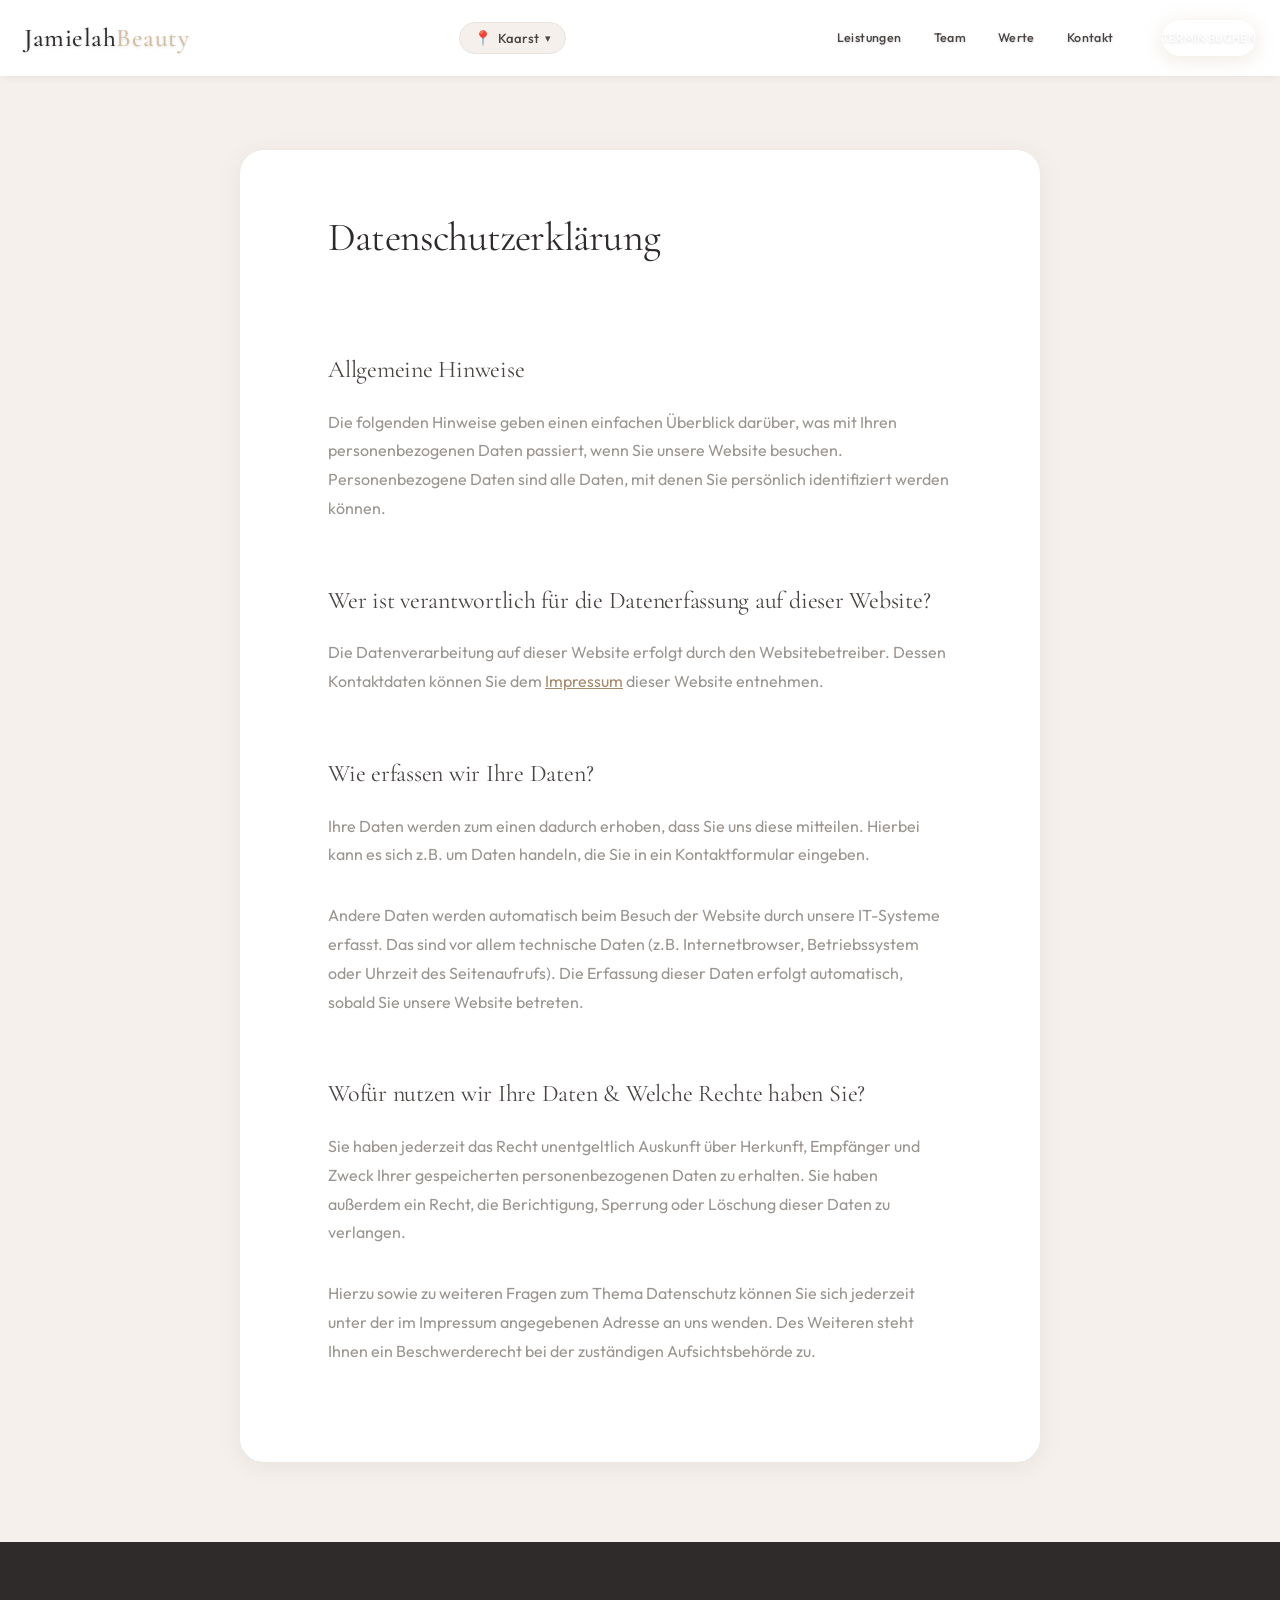
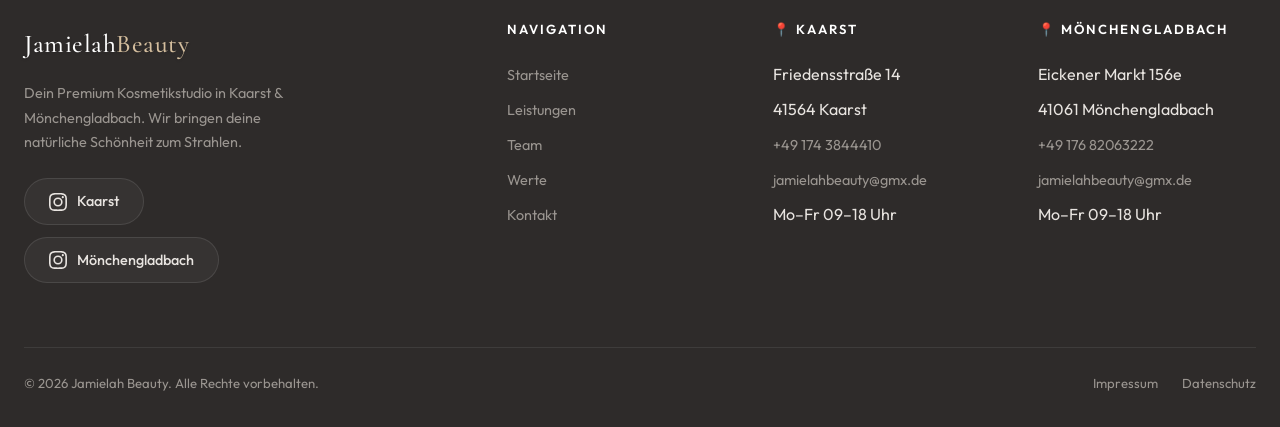
==== datenschutz.html @ 5a10b9d4 "feat: add Impressum and Datenschutz pages" ====
<!DOCTYPE html>
<html lang="de">
<head>
  <meta charset="UTF-8">
  <meta name="viewport" content="width=device-width, initial-scale=1.0">
  <title>Datenschutzerklärung – Jamielah Beauty</title>
  <link rel="stylesheet" href="styles.css">
  <link rel="icon" type="image/svg+xml" href="data:image/svg+xml,%3Csvg xmlns='http://www.w3.org/2000/svg' viewBox='0 0 100 100'%3E%3Ctext y='.9em' font-size='90'%3E✨%3C/text%3E%3C/svg%3E">
</head>
<body class="subpage">

  <!-- ======== HEADER / NAVIGATION ======== -->
  <header class="site-header scrolled" id="site-header">
    <nav class="container header-inner" aria-label="Hauptnavigation">
      <a href="index.html" class="logo" aria-label="Jamielah Beauty – Startseite">Jamielah<span>Beauty</span></a>

      <div class="location-selector" id="location-selector">
        <button class="location-toggle" id="location-toggle" aria-expanded="false" aria-haspopup="listbox">
          <span class="location-pin" aria-hidden="true">📍</span>
          <span class="location-current" id="location-current">Kaarst</span>
          <span class="location-arrow" aria-hidden="true">▾</span>
        </button>
        <ul class="location-dropdown" id="location-dropdown" role="listbox" aria-label="Standort wählen">
          <li role="option" data-location="kaarst" class="active" aria-selected="true">
            <span class="loc-name">Kaarst</span>
            <span class="loc-address">Friedensstraße 14</span>
          </li>
          <li role="option" data-location="moenchengladbach" aria-selected="false">
            <span class="loc-name">Mönchengladbach</span>
            <span class="loc-address">Eickener Markt 156e</span>
          </li>
        </ul>
      </div>

      <div class="nav-links" id="nav-links" role="navigation">
        <a href="index.html#services">Leistungen</a>
        <a href="index.html#team">Team</a>
        <a href="index.html#values">Werte</a>
        <a href="index.html#contact">Kontakt</a>
        <a href="index.html#contact" class="btn btn-primary nav-cta">Termin buchen</a>
      </div>

      <button class="menu-toggle" id="menu-toggle" aria-label="Menü öffnen" aria-expanded="false" aria-controls="nav-links">
        <span></span>
        <span></span>
        <span></span>
      </button>
    </nav>
    <div class="mobile-overlay" id="mobile-overlay"></div>
  </header>

  <main>
    <section class="legal-section">
      <div class="container legal-content reveal">
        <h1>Datenschutzerklärung</h1>
        
        <h2>Allgemeine Hinweise</h2>
        <p>
          Die folgenden Hinweise geben einen einfachen Überblick darüber, was mit Ihren personenbezogenen Daten passiert, wenn Sie unsere Website besuchen. Personenbezogene Daten sind alle Daten, mit denen Sie persönlich identifiziert werden können.
        </p>

        <h2>Wer ist verantwortlich für die Datenerfassung auf dieser Website?</h2>
        <p>
          Die Datenverarbeitung auf dieser Website erfolgt durch den Websitebetreiber. Dessen Kontaktdaten können Sie dem <a href="impressum.html">Impressum</a> dieser Website entnehmen.
        </p>

        <h2>Wie erfassen wir Ihre Daten?</h2>
        <p>
          Ihre Daten werden zum einen dadurch erhoben, dass Sie uns diese mitteilen. Hierbei kann es sich z.B. um Daten handeln, die Sie in ein Kontaktformular eingeben.
        </p>
        <p>
          Andere Daten werden automatisch beim Besuch der Website durch unsere IT-Systeme erfasst. Das sind vor allem technische Daten (z.B. Internetbrowser, Betriebssystem oder Uhrzeit des Seitenaufrufs). Die Erfassung dieser Daten erfolgt automatisch, sobald Sie unsere Website betreten.
        </p>

        <h2>Wofür nutzen wir Ihre Daten &amp; Welche Rechte haben Sie?</h2>
        <p>
          Sie haben jederzeit das Recht unentgeltlich Auskunft über Herkunft, Empfänger und Zweck Ihrer gespeicherten personenbezogenen Daten zu erhalten. Sie haben außerdem ein Recht, die Berichtigung, Sperrung oder Löschung dieser Daten zu verlangen.
        </p>
        <p>
          Hierzu sowie zu weiteren Fragen zum Thema Datenschutz können Sie sich jederzeit unter der im Impressum angegebenen Adresse an uns wenden. Des Weiteren steht Ihnen ein Beschwerderecht bei der zuständigen Aufsichtsbehörde zu.
        </p>

      </div>
    </section>
  </main>

  <!-- ======== FOOTER ======== -->
  <footer class="site-footer" role="contentinfo">
    <div class="container">
      <div class="footer-grid">
        <!-- Brand Column -->
        <div class="footer-brand">
          <a href="index.html" class="logo">Jamielah<span>Beauty</span></a>
          <p>Dein Premium Kosmetikstudio in Kaarst & Mönchengladbach. Wir bringen deine natürliche Schönheit zum Strahlen.</p>
          <div class="footer-social">
            <a href="https://www.instagram.com/jamielahbeauty/" target="_blank" rel="noopener noreferrer" class="footer-insta-btn" aria-label="Instagram Kaarst">
              <svg width="18" height="18" viewBox="0 0 24 24" fill="currentColor"><path d="M12 2.163c3.204 0 3.584.012 4.85.07 3.252.148 4.771 1.691 4.919 4.919.058 1.265.069 1.645.069 4.849 0 3.205-.012 3.584-.069 4.849-.149 3.225-1.664 4.771-4.919 4.919-1.266.058-1.644.07-4.85.07-3.204 0-3.584-.012-4.849-.07-3.26-.149-4.771-1.699-4.919-4.92-.058-1.265-.07-1.644-.07-4.849 0-3.204.013-3.583.07-4.849.149-3.227 1.664-4.771 4.919-4.919 1.266-.057 1.645-.069 4.849-.069zM12 0C8.741 0 8.333.014 7.053.072 2.695.272.273 2.69.073 7.052.014 8.333 0 8.741 0 12c0 3.259.014 3.668.072 4.948.2 4.358 2.618 6.78 6.98 6.98C8.333 23.986 8.741 24 12 24c3.259 0 3.668-.014 4.948-.072 4.354-.2 6.782-2.618 6.979-6.98.059-1.28.073-1.689.073-4.948 0-3.259-.014-3.667-.072-4.947-.196-4.354-2.617-6.78-6.979-6.98C15.668.014 15.259 0 12 0zm0 5.838a6.162 6.162 0 100 12.324 6.162 6.162 0 000-12.324zM12 16a4 4 0 110-8 4 4 0 010 8zm6.406-11.845a1.44 1.44 0 100 2.881 1.44 1.44 0 000-2.881z"/></svg>
              <span>Kaarst</span>
            </a>
            <a href="https://www.instagram.com/jamielah.beauty.mg/" target="_blank" rel="noopener noreferrer" class="footer-insta-btn" aria-label="Instagram Mönchengladbach">
              <svg width="18" height="18" viewBox="0 0 24 24" fill="currentColor"><path d="M12 2.163c3.204 0 3.584.012 4.85.07 3.252.148 4.771 1.691 4.919 4.919.058 1.265.069 1.645.069 4.849 0 3.205-.012 3.584-.069 4.849-.149 3.225-1.664 4.771-4.919 4.919-1.266.058-1.644.07-4.85.07-3.204 0-3.584-.012-4.849-.07-3.26-.149-4.771-1.699-4.919-4.92-.058-1.265-.07-1.644-.07-4.849 0-3.204.013-3.583.07-4.849.149-3.227 1.664-4.771 4.919-4.919 1.266-.057 1.645-.069 4.849-.069zM12 0C8.741 0 8.333.014 7.053.072 2.695.272.273 2.69.073 7.052.014 8.333 0 8.741 0 12c0 3.259.014 3.668.072 4.948.2 4.358 2.618 6.78 6.98 6.98C8.333 23.986 8.741 24 12 24c3.259 0 3.668-.014 4.948-.072 4.354-.2 6.782-2.618 6.979-6.98.059-1.28.073-1.689.073-4.948 0-3.259-.014-3.667-.072-4.947-.196-4.354-2.617-6.78-6.979-6.98C15.668.014 15.259 0 12 0zm0 5.838a6.162 6.162 0 100 12.324 6.162 6.162 0 000-12.324zM12 16a4 4 0 110-8 4 4 0 010 8zm6.406-11.845a1.44 1.44 0 100 2.881 1.44 1.44 0 000-2.881z"/></svg>
              <span>Mönchengladbach</span>
            </a>
          </div>
        </div>

        <!-- Quick Links -->
        <nav class="footer-column" aria-label="Quick Links">
          <h4>Navigation</h4>
          <ul>
            <li><a href="index.html#hero">Startseite</a></li>
            <li><a href="index.html#services">Leistungen</a></li>
            <li><a href="index.html#team">Team</a></li>
            <li><a href="index.html#values">Werte</a></li>
            <li><a href="index.html#contact">Kontakt</a></li>
          </ul>
        </nav>

        <!-- Kaarst -->
        <div class="footer-column">
          <h4>📍 Kaarst</h4>
          <ul>
            <li>Friedensstraße 14</li>
            <li>41564 Kaarst</li>
            <li><a href="tel:+491743844410">+49 174 3844410</a></li>
            <li><a href="mailto:jamielahbeauty@gmx.de">jamielahbeauty@gmx.de</a></li>
            <li>Mo–Fr 09–18 Uhr</li>
          </ul>
        </div>

        <!-- Mönchengladbach -->
        <div class="footer-column">
          <h4>📍 Mönchengladbach</h4>
          <ul>
            <li>Eickener Markt 156e</li>
            <li>41061 Mönchengladbach</li>
            <li><a href="tel:+4917682063222">+49 176 82063222</a></li>
            <li><a href="mailto:jamielahbeauty@gmx.de">jamielahbeauty@gmx.de</a></li>
            <li>Mo–Fr 09–18 Uhr</li>
          </ul>
        </div>
      </div>

      <!-- Footer Bottom -->
      <div class="footer-bottom">
        <p>&copy; 2026 Jamielah Beauty. Alle Rechte vorbehalten.</p>
        <div class="footer-legal">
          <a href="impressum.html">Impressum</a>
          <a href="datenschutz.html">Datenschutz</a>
        </div>
      </div>
    </div>
  </footer>

  <script src="script.js"></script>
</body>
</html>
---- styles.css ----
/* ============================================
   JAMIELAH BEAUTY – Design System & Styles
   2026 Premium Cosmetics Website
   ============================================ */

/* ---------- Google Fonts ---------- */
@import url('https://fonts.googleapis.com/css2?family=Cormorant+Garamond:ital,wght@0,300;0,400;0,500;0,600;0,700;1,300;1,400&family=Outfit:wght@300;400;500;600;700&display=swap');

/* ---------- CSS Custom Properties ---------- */
:root {
  /* Colors */
  --color-cream: #F5F0EB;
  --color-cream-dark: #EDE6DE;
  --color-white: #FFFFFF;
  --color-grey-lightest: #F0EDEA;
  --color-grey-light: #E8E4E0;
  --color-grey: #9A9590;
  --color-grey-dark: #4A4543;
  --color-grey-darkest: #2E2B2A;
  --color-accent: #C4A882;
  --color-accent-light: #D4BE9E;
  --color-accent-dark: #A68B6B;
  --color-accent-glow: rgba(196, 168, 130, 0.25);

  /* Typography */
  --font-heading: 'Cormorant Garamond', Georgia, 'Times New Roman', serif;
  --font-body: 'Outfit', -apple-system, BlinkMacSystemFont, 'Segoe UI', sans-serif;

  /* Spacing – 8px grid */
  --space-1: 8px;
  --space-2: 16px;
  --space-3: 24px;
  --space-4: 32px;
  --space-5: 40px;
  --space-6: 48px;
  --space-7: 56px;
  --space-8: 64px;
  --space-10: 80px;
  --space-12: 96px;
  --space-16: 128px;

  /* Sizing */
  --max-width: 1280px;
  --max-width-narrow: 960px;

  /* Shadows */
  --shadow-sm: 0 2px 8px rgba(74, 69, 67, 0.06);
  --shadow-md: 0 4px 24px rgba(74, 69, 67, 0.08);
  --shadow-lg: 0 8px 48px rgba(74, 69, 67, 0.10);
  --shadow-glass: 0 8px 32px rgba(74, 69, 67, 0.06);

  /* Borders */
  --radius-sm: 8px;
  --radius-md: 16px;
  --radius-lg: 24px;
  --radius-xl: 32px;
  --radius-full: 9999px;

  /* Transitions */
  --ease-out-expo: cubic-bezier(0.16, 1, 0.3, 1);
  --ease-out-quart: cubic-bezier(0.25, 1, 0.5, 1);
  --transition-fast: 200ms var(--ease-out-quart);
  --transition-base: 400ms var(--ease-out-expo);
  --transition-slow: 700ms var(--ease-out-expo);
  --transition-reveal: 900ms var(--ease-out-expo);

  /* Glass */
  --glass-bg: rgba(255, 255, 255, 0.65);
  --glass-bg-heavy: rgba(255, 255, 255, 0.85);
  --glass-border: rgba(255, 255, 255, 0.35);
  --glass-blur: 20px;
}

/* ---------- Reset & Base ---------- */
*,
*::before,
*::after {
  box-sizing: border-box;
  margin: 0;
  padding: 0;
}

html {
  scroll-behavior: smooth;
  -webkit-font-smoothing: antialiased;
  -moz-osx-font-smoothing: grayscale;
  font-size: 16px;
}

body {
  font-family: var(--font-body);
  font-weight: 400;
  line-height: 1.7;
  color: var(--color-grey-dark);
  background-color: var(--color-cream);
  overflow-x: hidden;
}

img {
  max-width: 100%;
  height: auto;
  display: block;
}

a {
  text-decoration: none;
  color: inherit;
  transition: color var(--transition-fast);
}

ul, ol {
  list-style: none;
}

button {
  font-family: inherit;
  cursor: pointer;
  border: none;
  background: none;
}

input, textarea, select {
  font-family: inherit;
  font-size: inherit;
}

/* ---------- Typography ---------- */
h1, h2, h3, h4, h5, h6 {
  font-family: var(--font-heading);
  font-weight: 400;
  line-height: 1.15;
  color: var(--color-grey-darkest);
}

h1 { font-size: clamp(2.8rem, 6vw, 5.5rem); letter-spacing: -0.02em; }
h2 { font-size: clamp(2rem, 4vw, 3.2rem); letter-spacing: -0.01em; }
h3 { font-size: clamp(1.4rem, 2.5vw, 1.8rem); }
h4 { font-size: clamp(1.1rem, 1.5vw, 1.3rem); }

.section-label {
  font-family: var(--font-body);
  font-size: 0.8rem;
  font-weight: 600;
  letter-spacing: 0.2em;
  text-transform: uppercase;
  color: var(--color-accent);
  margin-bottom: var(--space-2);
  display: block;
}

.section-heading {
  margin-bottom: var(--space-3);
}

.section-subtext {
  font-size: 1.05rem;
  color: var(--color-grey);
  max-width: 560px;
  line-height: 1.8;
}

/* ---------- Layout Utilities ---------- */
.container {
  width: 100%;
  max-width: var(--max-width);
  margin-inline: auto;
  padding-inline: var(--space-3);
}

.container-narrow {
  max-width: var(--max-width-narrow);
}

section {
  padding-block: var(--space-12);
}

/* ---------- Buttons ---------- */
.btn {
  display: inline-flex;
  align-items: center;
  justify-content: center;
  gap: var(--space-1);
  font-family: var(--font-body);
  font-size: 0.88rem;
  font-weight: 500;
  letter-spacing: 0.08em;
  text-transform: uppercase;
  padding: var(--space-2) var(--space-5);
  border-radius: var(--radius-full);
  transition: all var(--transition-base);
  position: relative;
  overflow: hidden;
}

.btn-primary {
  background: var(--color-accent);
  color: var(--color-white);
  box-shadow: 0 4px 20px var(--color-accent-glow);
}

.btn-primary:hover {
  background: var(--color-accent-dark);
  transform: translateY(-2px);
  box-shadow: 0 8px 32px var(--color-accent-glow);
}

.btn-primary::after {
  content: '';
  position: absolute;
  top: -50%;
  left: -60%;
  width: 40%;
  height: 200%;
  background: linear-gradient(
    90deg,
    transparent,
    rgba(255, 255, 255, 0.25),
    transparent
  );
  transform: skewX(-20deg);
  animation: shimmer 4s ease-in-out infinite;
}

.btn-outline {
  background: transparent;
  color: var(--color-grey-dark);
  border: 1.5px solid var(--color-grey-light);
}

.btn-outline:hover {
  border-color: var(--color-accent);
  color: var(--color-accent-dark);
  background: rgba(196, 168, 130, 0.06);
}

/* ---------- Glassmorphism Components ---------- */
.glass {
  background: var(--glass-bg);
  backdrop-filter: blur(var(--glass-blur));
  -webkit-backdrop-filter: blur(var(--glass-blur));
  border: 1px solid var(--glass-border);
  box-shadow: var(--shadow-glass);
}

.glass-heavy {
  background: var(--glass-bg-heavy);
  backdrop-filter: blur(24px);
  -webkit-backdrop-filter: blur(24px);
}

/* ============================================
   HEADER & NAVIGATION
   ============================================ */
.site-header {
  position: fixed;
  top: 0;
  left: 0;
  width: 100%;
  z-index: 1000;
  padding: var(--space-2) 0;
  transition: all var(--transition-base);
}

.site-header.scrolled {
  background: var(--glass-bg-heavy);
  backdrop-filter: blur(var(--glass-blur));
  -webkit-backdrop-filter: blur(var(--glass-blur));
  border-bottom: 1px solid var(--glass-border);
  box-shadow: var(--shadow-sm);
  padding: var(--space-1) 0;
}

.site-header.scrolled .nav-links a {
  color: var(--color-grey-dark);
  text-shadow: none;
}

.site-header.scrolled .nav-cta {
  color: var(--color-white) !important;
  background: var(--color-accent) !important;
  border-color: var(--color-accent) !important;
}

.site-header.scrolled .logo {
  color: var(--color-grey-darkest);
}

.header-inner {
  display: flex;
  align-items: center;
  justify-content: space-between;
}

.logo {
  font-family: var(--font-heading);
  font-size: 1.6rem;
  font-weight: 500;
  color: var(--color-white);
  letter-spacing: 0.02em;
  text-shadow: 0 1px 3px rgba(0, 0, 0, 0.15);
}

.logo span {
  color: var(--color-accent-light);
}

.site-header.scrolled .logo span {
  color: var(--color-accent);
}

.nav-links {
  display: flex;
  align-items: center;
  gap: var(--space-4);
}

.nav-links a {
  font-size: 0.78rem;
  font-weight: 500;
  letter-spacing: 0.03em;
  color: var(--color-white);
  position: relative;
  padding: var(--space-1) 0;
  text-shadow: 0 1px 3px rgba(0, 0, 0, 0.15);
}
.nav-links a::after {
  content: '';
  position: absolute;
  left: 0;
  bottom: 0;
  width: 0;
  height: 1.5px;
  background: var(--color-accent);
  transition: width var(--transition-base);
}

.nav-links a:hover::after,
.nav-links a.active::after {
  width: 100%;
}

.nav-cta {
  margin-left: var(--space-2);
  font-size: 0.72rem !important;
  color: var(--color-white) !important;
  border-color: rgba(255, 255, 255, 0.5) !important;
  background: rgba(255, 255, 255, 0.1) !important;
  backdrop-filter: blur(8px);
  -webkit-backdrop-filter: blur(8px);
  text-shadow: none;
  padding: 8px 36px; /* Wider button */
  border-radius: var(--radius-full);
}

.nav-cta:hover {
  background: var(--color-accent) !important;
  border-color: var(--color-accent) !important;
}
/* Location Selector */
.location-selector {
  position: relative;
}

.location-toggle {
  display: flex;
  align-items: center;
  gap: 6px;
  padding: 6px 14px;
  border-radius: var(--radius-full);
  background: var(--color-cream);
  border: 1.5px solid var(--color-grey-light);
  font-size: 0.82rem;
  font-weight: 500;
  color: var(--color-grey-dark);
  transition: all var(--transition-fast);
  cursor: pointer;
}

.location-toggle:hover {
  border-color: var(--color-accent);
  background: var(--color-white);
}

.location-pin {
  font-size: 0.9rem;
}

.location-arrow {
  font-size: 0.7rem;
  transition: transform var(--transition-fast);
}

.location-selector.open .location-arrow {
  transform: rotate(180deg);
}

.location-dropdown {
  position: absolute;
  top: calc(100% + 8px);
  left: 50%;
  transform: translateX(-50%);
  min-width: 240px;
  background: var(--color-white);
  border-radius: var(--radius-md);
  box-shadow: var(--shadow-lg);
  border: 1px solid var(--color-grey-light);
  padding: var(--space-1);
  opacity: 0;
  visibility: hidden;
  transform: translateX(-50%) translateY(-8px);
  transition: all var(--transition-base);
  z-index: 1020;
}

.location-selector.open .location-dropdown {
  opacity: 1;
  visibility: visible;
  transform: translateX(-50%) translateY(0);
}

.location-dropdown li {
  display: flex;
  flex-direction: column;
  padding: var(--space-1) var(--space-2);
  border-radius: var(--radius-sm);
  cursor: pointer;
  transition: background var(--transition-fast);
}

.location-dropdown li:hover {
  background: var(--color-cream);
}

.location-dropdown li.active {
  background: var(--color-cream);
}

.location-dropdown li.active .loc-name {
  color: var(--color-accent-dark);
}

.loc-name {
  font-size: 0.9rem;
  font-weight: 600;
  color: var(--color-grey-dark);
}

.loc-address {
  font-size: 0.78rem;
  color: var(--color-grey);
}

/* Mobile Menu Toggle */
.menu-toggle {
  display: none;
  flex-direction: column;
  gap: 6px;
  width: 28px;
  height: 28px;
  justify-content: center;
  z-index: 1010;
}

.menu-toggle span {
  display: block;
  width: 100%;
  height: 2px;
  background: var(--color-grey-dark);
  border-radius: 2px;
  transition: all var(--transition-base);
  transform-origin: center;
}

.menu-toggle.active span:nth-child(1) {
  transform: translateY(8px) rotate(45deg);
}

.menu-toggle.active span:nth-child(2) {
  opacity: 0;
  transform: scaleX(0);
}

.menu-toggle.active span:nth-child(3) {
  transform: translateY(-8px) rotate(-45deg);
}

/* ============================================
   HERO SECTION
   ============================================ */
.hero {
  min-height: 100vh;
  display: flex;
  align-items: center;
  position: relative;
  overflow: hidden;
  padding-top: var(--space-10);
}

.hero-bg {
  position: absolute;
  inset: 0;
  z-index: 0;
}

.hero-bg-image {
  width: 100%;
  height: 100%;
  object-fit: cover;
  object-position: center 20%;
}

.hero-bg-overlay {
  position: absolute;
  inset: 0;
  background: linear-gradient(
    135deg,
    rgba(245, 240, 235, 0.88) 0%,
    rgba(245, 240, 235, 0.75) 40%,
    rgba(245, 240, 235, 0.55) 100%
  );
}

.hero-bg::before {
  content: '';
  position: absolute;
  top: -20%;
  right: -10%;
  width: 70%;
  height: 120%;
  background: radial-gradient(
    ellipse at 60% 40%,
    var(--color-accent-glow) 0%,
    transparent 70%
  );
  filter: blur(80px);
  animation: floatOrb 12s ease-in-out infinite;
  z-index: 1;
}

.hero-bg::after {
  content: '';
  position: absolute;
  bottom: -10%;
  left: -5%;
  width: 50%;
  height: 80%;
  background: radial-gradient(
    ellipse at 30% 70%,
    rgba(232, 228, 224, 0.5) 0%,
    transparent 70%
  );
  filter: blur(60px);
  animation: floatOrb 15s ease-in-out infinite reverse;
  z-index: 1;
}

.hero-content {
  position: relative;
  z-index: 1;
  max-width: 800px;
}

.hero-label {
  font-family: var(--font-body);
  font-size: 0.82rem;
  font-weight: 600;
  letter-spacing: 0.25em;
  text-transform: uppercase;
  color: var(--color-accent);
  margin-bottom: var(--space-3);
  opacity: 0;
  transform: translateY(20px);
  animation: fadeUp 0.8s var(--ease-out-expo) 0.3s forwards;
}

.hero-heading {
  font-size: clamp(3rem, 7vw, 5.8rem);
  font-weight: 300;
  line-height: 1.05;
  letter-spacing: -0.03em;
  color: var(--color-grey-darkest);
  margin-bottom: var(--space-4);
}

.hero-heading .word {
  display: inline-block;
  overflow: hidden;
  vertical-align: bottom;
  margin-right: 0.25em;
}

.hero-heading .word-inner {
  display: inline-block;
  opacity: 0;
  transform: translateY(110%);
  animation: flyIn 1s var(--ease-out-expo) forwards;
}

.hero-heading .word:nth-child(1) .word-inner { animation-delay: 0.5s; }
.hero-heading .word:nth-child(2) .word-inner { animation-delay: 0.62s; }
.hero-heading .word:nth-child(3) .word-inner { animation-delay: 0.74s; }
.hero-heading .word:nth-child(4) .word-inner { animation-delay: 0.86s; }
.hero-heading .word:nth-child(5) .word-inner { animation-delay: 0.98s; }
.hero-heading .word:nth-child(6) .word-inner { animation-delay: 1.1s; }

.hero-heading em {
  font-style: italic;
  font-weight: 400;
  color: var(--color-accent-dark);
}

.btn-outline-hero {
  color: var(--color-grey-darkest);
  border-color: var(--color-grey-dark);
  background: rgba(255, 255, 255, 0.3);
  backdrop-filter: blur(8px);
  -webkit-backdrop-filter: blur(8px);
}

.btn-outline-hero:hover {
  border-color: var(--color-accent);
  color: var(--color-accent-dark);
  background: rgba(255, 255, 255, 0.5);
}

.hero-scroll-indicator span,
.hero-subtext {
  color: var(--color-grey-dark);
}

.hero-subtext {
  font-size: 1.15rem;
  color: var(--color-grey);
  max-width: 480px;
  line-height: 1.8;
  margin-bottom: var(--space-5);
  opacity: 0;
  transform: translateY(20px);
  animation: fadeUp 0.8s var(--ease-out-expo) 1.3s forwards;
}

.hero-actions {
  display: flex;
  align-items: center;
  gap: var(--space-3);
  opacity: 0;
  transform: translateY(20px);
  animation: fadeUp 0.8s var(--ease-out-expo) 1.5s forwards;
}

.hero-scroll-indicator {
  position: absolute;
  bottom: var(--space-5);
  left: 50%;
  transform: translateX(-50%);
  display: flex;
  flex-direction: column;
  align-items: center;
  gap: var(--space-1);
  opacity: 0;
  animation: fadeUp 0.8s var(--ease-out-expo) 2s forwards;
}

.hero-scroll-indicator span {
  font-size: 0.72rem;
  letter-spacing: 0.15em;
  text-transform: uppercase;
  color: var(--color-grey);
}

.scroll-line {
  width: 1px;
  height: 48px;
  background: var(--color-grey-light);
  position: relative;
  overflow: hidden;
}

.scroll-line::after {
  content: '';
  position: absolute;
  top: -100%;
  left: 0;
  width: 100%;
  height: 50%;
  background: var(--color-accent);
  animation: scrollDown 2s ease-in-out infinite;
}

/* ============================================
   SERVICES SECTION
   ============================================ */
.services {
  background: var(--color-white);
  position: relative;
}

.services-header {
  text-align: center;
  margin-bottom: var(--space-8);
}

.services-header .section-subtext {
  margin-inline: auto;
}

.services-grid {
  display: grid;
  grid-template-columns: repeat(3, 1fr);
  gap: var(--space-3);
}

.service-card {
  background: var(--color-cream);
  border-radius: var(--radius-md);
  padding: var(--space-5);
  position: relative;
  overflow: hidden;
  transition: all var(--transition-base);
  border: 1px solid transparent;
  display: flex;
  flex-direction: column;
}

.service-card::before {
  content: '';
  position: absolute;
  top: 0;
  left: 0;
  width: 100%;
  height: 3px;
  background: linear-gradient(90deg, var(--color-accent-light), var(--color-accent));
  transform: scaleX(0);
  transform-origin: left;
  transition: transform var(--transition-base);
}

.service-card:hover {
  transform: translateY(-4px);
  border-color: var(--color-grey-light);
  box-shadow: var(--shadow-lg);
  background: var(--color-white);
}

.service-card:hover::before {
  transform: scaleX(1);
}

.service-icon {
  width: 56px;
  height: 56px;
  border-radius: var(--radius-sm);
  background: linear-gradient(135deg, var(--color-accent-light), var(--color-accent));
  display: flex;
  align-items: center;
  justify-content: center;
  margin-bottom: var(--space-3);
  font-size: 1.5rem;
  color: var(--color-white);
  transition: transform var(--transition-base);
}

.service-card:hover .service-icon {
  transform: scale(1.08) rotate(-3deg);
}

.service-card h3 {
  margin-bottom: var(--space-1);
}

.service-card p {
  font-size: 0.92rem;
  color: var(--color-grey);
  line-height: 1.7;
  margin-bottom: var(--space-3);
}

.service-price {
  font-family: var(--font-heading);
  font-size: 1.2rem;
  color: var(--color-accent-dark);
  font-weight: 500;
  display: block;
  margin-bottom: var(--space-2);
}

.btn-services-detail {
  display: inline-flex;
  align-items: center;
  gap: 6px;
  font-family: var(--font-body);
  font-size: 0.78rem;
  font-weight: 500;
  letter-spacing: 0.06em;
  text-transform: uppercase;
  color: var(--color-accent-dark);
  background: transparent;
  border: 1.5px solid var(--color-accent-light);
  border-radius: var(--radius-full);
  padding: 8px 20px;
  cursor: pointer;
  transition: all var(--transition-base);
  margin-top: auto;
}

.btn-services-detail:hover {
  background: var(--color-accent);
  border-color: var(--color-accent);
  color: var(--color-white);
  transform: translateY(-2px);
  box-shadow: 0 4px 16px var(--color-accent-glow);
}

/* ============================================
   SERVICE MODALS
   ============================================ */
.service-modal-overlay {
  position: fixed;
  inset: 0;
  z-index: 2000;
  background: rgba(46, 43, 42, 0.5);
  backdrop-filter: blur(8px);
  -webkit-backdrop-filter: blur(8px);
  display: flex;
  align-items: center;
  justify-content: center;
  padding: var(--space-3);
  opacity: 0;
  visibility: hidden;
  transition: all var(--transition-base);
}

.service-modal-overlay.active {
  opacity: 1;
  visibility: visible;
}

.service-modal {
  background: var(--color-white);
  border-radius: var(--radius-lg);
  box-shadow: var(--shadow-lg);
  max-width: 520px;
  width: 100%;
  max-height: 85vh;
  overflow-y: auto;
  position: relative;
  transform: translateY(24px) scale(0.96);
  transition: transform var(--transition-base);
}

.service-modal-overlay.active .service-modal {
  transform: translateY(0) scale(1);
}

.service-modal-wide {
  max-width: 600px;
}

.modal-close {
  position: absolute;
  top: var(--space-2);
  right: var(--space-2);
  width: 40px;
  height: 40px;
  border-radius: 50%;
  background: var(--color-cream);
  border: none;
  font-size: 1.4rem;
  color: var(--color-grey-dark);
  display: flex;
  align-items: center;
  justify-content: center;
  cursor: pointer;
  transition: all var(--transition-fast);
  z-index: 10;
}

.modal-close:hover {
  background: var(--color-grey-light);
  transform: rotate(90deg);
}

.modal-header {
  padding: var(--space-5) var(--space-5) var(--space-2);
  text-align: center;
  border-bottom: 1px solid var(--color-grey-lightest);
}

.modal-icon {
  font-size: 2rem;
  display: block;
  margin-bottom: var(--space-1);
}

.modal-header h3 {
  font-size: 1.6rem;
  margin-bottom: 4px;
}

.modal-subtitle {
  font-size: 0.82rem;
  color: var(--color-grey);
  letter-spacing: 0.1em;
  text-transform: uppercase;
  margin-bottom: var(--space-1);
}

.modal-body {
  padding: var(--space-3) var(--space-4) var(--space-5);
}

.price-table-heading {
  font-family: var(--font-body);
  font-size: 0.78rem;
  font-weight: 600;
  letter-spacing: 0.15em;
  text-transform: uppercase;
  color: var(--color-accent);
  margin-top: var(--space-3);
  margin-bottom: var(--space-2);
  padding-bottom: var(--space-1);
  border-bottom: 1px solid var(--color-grey-lightest);
}

.price-table {
  width: 100%;
  border-collapse: collapse;
}

.price-table tr {
  border-bottom: 1px solid var(--color-grey-lightest);
  transition: background var(--transition-fast);
}

.price-table tr:last-child {
  border-bottom: none;
}

.price-table tr:hover {
  background: var(--color-cream);
}

.price-table td {
  padding: 12px 0;
  font-size: 0.92rem;
}

.price-table td:first-child {
  color: var(--color-grey-darkest);
  font-weight: 500;
  padding-right: var(--space-3);
}

.price-table td:last-child {
  text-align: right;
  white-space: nowrap;
  font-family: var(--font-heading);
  font-size: 1.05rem;
  font-weight: 500;
  color: var(--color-accent-dark);
}

.price-note {
  display: block;
  font-size: 0.78rem;
  font-weight: 400;
  color: var(--color-grey);
  margin-top: 2px;
}

/* ============================================
   TEAM SECTION
   ============================================ */
.team {
  position: relative;
}

.team-header {
  text-align: center;
  margin-bottom: var(--space-8);
}

.team-header .section-subtext {
  margin-inline: auto;
}

.team-grid {
  display: grid;
  grid-template-columns: repeat(3, 1fr);
  gap: var(--space-4);
  max-width: 1000px;
  margin-inline: auto;
}

.team-grid-2 {
  grid-template-columns: repeat(2, 1fr);
  max-width: 720px;
}

.team-card {
  text-align: center;
  position: relative;
}

.team-photo-wrapper {
  position: relative;
  width: 100%;
  aspect-ratio: 3/4;
  border-radius: var(--radius-lg);
  overflow: hidden;
  margin-bottom: var(--space-3);
}

.team-photo-wrapper img {
  width: 100%;
  height: 100%;
  object-fit: cover;
  transition: transform var(--transition-slow);
}

.team-card:hover .team-photo-wrapper img {
  transform: scale(1.05);
}

.team-overlay {
  position: absolute;
  inset: 0;
  background: linear-gradient(
    to top,
    rgba(46, 43, 42, 0.7) 0%,
    transparent 50%
  );
  opacity: 0;
  transition: opacity var(--transition-base);
  display: flex;
  align-items: flex-end;
  padding: var(--space-3);
}

.team-card:hover .team-overlay {
  opacity: 1;
}

.team-overlay p {
  color: var(--color-white);
  font-size: 0.88rem;
  line-height: 1.6;
}

.team-card h3 {
  font-size: 1.3rem;
  margin-bottom: 4px;
}

.team-card .team-role {
  font-size: 0.85rem;
  color: var(--color-accent);
  font-weight: 500;
  letter-spacing: 0.05em;
}

/* ============================================
   VALUES SECTION
   ============================================ */
.values {
  background: var(--color-white);
  position: relative;
  overflow: hidden;
}

.values::before {
  content: '';
  position: absolute;
  top: 50%;
  left: 50%;
  transform: translate(-50%, -50%);
  width: 600px;
  height: 600px;
  background: radial-gradient(
    circle,
    var(--color-accent-glow) 0%,
    transparent 70%
  );
  filter: blur(80px);
  pointer-events: none;
}

.values-header {
  text-align: center;
  margin-bottom: var(--space-8);
  position: relative;
  z-index: 1;
}

.values-header .section-subtext {
  margin-inline: auto;
}

.values-grid {
  display: grid;
  grid-template-columns: repeat(4, 1fr);
  gap: var(--space-3);
  position: relative;
  z-index: 1;
}

.value-card {
  text-align: center;
  padding: var(--space-5) var(--space-3);
  border-radius: var(--radius-md);
  background: var(--glass-bg);
  backdrop-filter: blur(16px);
  -webkit-backdrop-filter: blur(16px);
  border: 1px solid var(--glass-border);
  transition: all var(--transition-base);
}

.value-card:hover {
  transform: translateY(-6px);
  box-shadow: var(--shadow-lg);
  background: var(--color-white);
}

.value-icon {
  width: 72px;
  height: 72px;
  border-radius: 50%;
  background: var(--color-cream);
  display: flex;
  align-items: center;
  justify-content: center;
  margin: 0 auto var(--space-3);
  font-size: 1.8rem;
  transition: all var(--transition-base);
}

.value-card:hover .value-icon {
  background: linear-gradient(135deg, var(--color-accent-light), var(--color-accent));
  transform: scale(1.1);
}

.value-card:hover .value-icon span {
  filter: brightness(10);
}

.value-card h3 {
  margin-bottom: var(--space-1);
  font-size: 1.3rem;
}

.value-card p {
  font-size: 0.9rem;
  color: var(--color-grey);
  line-height: 1.7;
}

/* ============================================
   CONTACT SECTION
   ============================================ */
.contact {
  position: relative;
}

.contact-wrapper {
  display: grid;
  grid-template-columns: 1fr 1fr;
  gap: var(--space-8);
  align-items: start;
}

.contact-info {
  padding-top: var(--space-3);
}

.contact-info h2 {
  margin-bottom: var(--space-3);
}

.contact-info > p {
  color: var(--color-grey);
  margin-bottom: var(--space-4);
  line-height: 1.8;
}

/* Contact Location Tabs */
.contact-location-tabs {
  display: flex;
  gap: var(--space-1);
  margin-bottom: var(--space-4);
  padding: 4px;
  background: var(--color-cream);
  border-radius: var(--radius-full);
  width: fit-content;
}

.contact-tab {
  padding: var(--space-1) var(--space-3);
  border-radius: var(--radius-full);
  font-size: 0.82rem;
  font-weight: 500;
  color: var(--color-grey);
  transition: all var(--transition-base);
  border: none;
  background: none;
  cursor: pointer;
  white-space: nowrap;
}

.contact-tab:hover {
  color: var(--color-grey-dark);
}

.contact-tab.active {
  background: var(--color-white);
  color: var(--color-accent-dark);
  box-shadow: var(--shadow-sm);
}

/* Contact Panels */
.contact-panel:not(.active) {
  display: none !important;
}

.contact-panel.active {
  display: flex;
  animation: fadeUp 0.4s var(--ease-out-expo) forwards;
}

.contact-details {
  display: flex;
  flex-direction: column;
  gap: var(--space-3);
}

.contact-detail-item {
  display: flex;
  align-items: flex-start;
  gap: var(--space-2);
}

.contact-detail-icon {
  width: 40px;
  height: 40px;
  border-radius: var(--radius-sm);
  background: var(--color-cream);
  display: flex;
  align-items: center;
  justify-content: center;
  font-size: 1.1rem;
  flex-shrink: 0;
  color: var(--color-accent-dark);
}

.contact-detail-item h4 {
  font-family: var(--font-body);
  font-size: 0.82rem;
  font-weight: 600;
  letter-spacing: 0.08em;
  text-transform: uppercase;
  color: var(--color-grey);
  margin-bottom: 2px;
}

.contact-detail-item p {
  font-size: 0.95rem;
  color: var(--color-grey-dark);
}

/* Contact Form */
.contact-form-wrapper {
  background: var(--color-white);
  border-radius: var(--radius-lg);
  padding: var(--space-6);
  box-shadow: var(--shadow-lg);
  border: 1px solid var(--color-grey-light);
}

.form-grid {
  display: grid;
  grid-template-columns: 1fr 1fr;
  gap: var(--space-3);
}

.form-group {
  position: relative;
}

.form-group.full-width {
  grid-column: 1 / -1;
}

.form-group label {
  display: block;
  font-size: 0.82rem;
  font-weight: 600;
  letter-spacing: 0.05em;
  text-transform: uppercase;
  color: var(--color-grey);
  margin-bottom: var(--space-1);
  transition: color var(--transition-fast);
}

.form-group input,
.form-group textarea,
.form-group select {
  width: 100%;
  padding: var(--space-2) var(--space-2);
  border: 1.5px solid var(--color-grey-light);
  border-radius: var(--radius-sm);
  background: var(--color-cream);
  color: var(--color-grey-dark);
  font-size: 0.95rem;
  transition: all var(--transition-fast);
  outline: none;
}

.form-group input:focus,
.form-group textarea:focus,
.form-group select:focus {
  border-color: var(--color-accent);
  background: var(--color-white);
  box-shadow: 0 0 0 4px var(--color-accent-glow);
}

.form-group input:focus + label,
.form-group textarea:focus + label {
  color: var(--color-accent-dark);
}

.form-group textarea {
  resize: vertical;
  min-height: 120px;
}

.form-group select {
  appearance: none;
  background-image: url("data:image/svg+xml,%3Csvg xmlns='http://www.w3.org/2000/svg' width='16' height='16' fill='%239A9590' viewBox='0 0 16 16'%3E%3Cpath d='M4 6l4 4 4-4'/%3E%3C/svg%3E");
  background-repeat: no-repeat;
  background-position: right 12px center;
  padding-right: var(--space-5);
}

.form-submit {
  margin-top: var(--space-3);
}

.form-submit .btn {
  width: 100%;
  padding: var(--space-2) var(--space-4);
  font-size: 0.92rem;
}

.form-success {
  display: none;
  text-align: center;
  padding: var(--space-5);
}

.form-success.visible {
  display: block;
}

.form-success-icon {
  width: 64px;
  height: 64px;
  border-radius: 50%;
  background: linear-gradient(135deg, var(--color-accent-light), var(--color-accent));
  display: flex;
  align-items: center;
  justify-content: center;
  margin: 0 auto var(--space-3);
  font-size: 1.8rem;
}

.form-success h3 {
  margin-bottom: var(--space-1);
}

.form-success p {
  color: var(--color-grey);
}

/* ============================================
   FOOTER
   ============================================ */
.site-footer {
  background: var(--color-grey-darkest);
  color: var(--color-grey-light);
  padding-top: var(--space-10);
  padding-bottom: var(--space-4);
}

.footer-grid {
  display: grid;
  grid-template-columns: 2fr 1fr 1fr 1fr;
  gap: var(--space-6);
  margin-bottom: var(--space-8);
}

.footer-brand .logo {
  color: var(--color-white);
  margin-bottom: var(--space-2);
  display: inline-block;
}

.footer-brand p {
  font-size: 0.9rem;
  color: var(--color-grey);
  line-height: 1.7;
  max-width: 300px;
}

.footer-column h4 {
  font-family: var(--font-body);
  font-size: 0.82rem;
  font-weight: 600;
  letter-spacing: 0.15em;
  text-transform: uppercase;
  color: var(--color-white);
  margin-bottom: var(--space-3);
}

.footer-column ul {
  display: flex;
  flex-direction: column;
  gap: var(--space-1);
}

.footer-column ul li a {
  font-size: 0.9rem;
  color: var(--color-grey);
  transition: color var(--transition-fast);
}

.footer-column ul li a:hover {
  color: var(--color-accent-light);
}

.footer-social {
  display: flex;
  flex-direction: column;
  gap: 12px;
  margin-top: var(--space-3);
}

.footer-social a {
  display: flex;
  align-items: center;
  gap: 10px;
  padding: 10px 24px;
  border-radius: var(--radius-full);
  background: rgba(255, 255, 255, 0.04);
  border: 1px solid rgba(255, 255, 255, 0.1);
  color: var(--color-grey-light);
  font-size: 0.9rem;
  font-weight: 500;
  transition: all var(--transition-fast);
  width: fit-content;
}

.footer-social a svg {
  flex-shrink: 0;
  color: inherit;
}

.footer-social a:hover {
  background: var(--color-accent);
  border-color: var(--color-accent);
  color: var(--color-white);
  transform: translateY(-2px);
  box-shadow: 0 4px 12px rgba(212, 175, 55, 0.3); /* Accent glow */
}

.footer-bottom {
  border-top: 1px solid rgba(255, 255, 255, 0.08);
  padding-top: var(--space-3);
  display: flex;
  align-items: center;
  justify-content: space-between;
  font-size: 0.82rem;
  color: var(--color-grey);
}

.footer-legal {
  display: flex;
  gap: var(--space-3);
}

.footer-legal a:hover {
  color: var(--color-accent-light);
}

/* ============================================
   SCROLL-REVEAL ANIMATIONS
   ============================================ */
.reveal {
  opacity: 0;
  transform: translateY(40px);
  transition: opacity var(--transition-reveal), transform var(--transition-reveal);
}

.reveal.revealed {
  opacity: 1;
  transform: translateY(0);
}

.reveal-left {
  opacity: 0;
  transform: translateX(-40px);
  transition: opacity var(--transition-reveal), transform var(--transition-reveal);
}

.reveal-left.revealed {
  opacity: 1;
  transform: translateX(0);
}

.reveal-right {
  opacity: 0;
  transform: translateX(40px);
  transition: opacity var(--transition-reveal), transform var(--transition-reveal);
}

.reveal-right.revealed {
  opacity: 1;
  transform: translateX(0);
}

.reveal-scale {
  opacity: 0;
  transform: scale(0.92);
  transition: opacity var(--transition-reveal), transform var(--transition-reveal);
}

.reveal-scale.revealed {
  opacity: 1;
  transform: scale(1);
}

/* Staggered children */
.stagger-children .reveal {
  transition-delay: calc(var(--stagger-index, 0) * 100ms);
}

/* ============================================
   KEYFRAME ANIMATIONS
   ============================================ */
@keyframes flyIn {
  0% {
    opacity: 0;
    transform: translateY(110%);
  }
  100% {
    opacity: 1;
    transform: translateY(0);
  }
}

@keyframes fadeUp {
  0% {
    opacity: 0;
    transform: translateY(20px);
  }
  100% {
    opacity: 1;
    transform: translateY(0);
  }
}

@keyframes shimmer {
  0%, 100% { left: -60%; }
  50% { left: 120%; }
}

@keyframes scrollDown {
  0% { top: -100%; }
  100% { top: 100%; }
}

@keyframes floatOrb {
  0%, 100% { transform: translate(0, 0) scale(1); }
  33% { transform: translate(30px, -20px) scale(1.05); }
  66% { transform: translate(-20px, 15px) scale(0.95); }
}

@keyframes pulse {
  0%, 100% { opacity: 0.6; }
  50% { opacity: 1; }
}

/* ============================================
   ACCESSIBILITY: prefers-reduced-motion
   ============================================ */
@media (prefers-reduced-motion: reduce) {
  *,
  *::before,
  *::after {
    animation-duration: 0.01ms !important;
    animation-iteration-count: 1 !important;
    transition-duration: 0.01ms !important;
    scroll-behavior: auto !important;
  }

  .reveal,
  .reveal-left,
  .reveal-right,
  .reveal-scale {
    opacity: 1;
    transform: none;
  }

  .hero-heading .word-inner {
    opacity: 1;
    transform: none;
  }

  .hero-label,
  .hero-subtext,
  .hero-actions,
  .hero-scroll-indicator {
    opacity: 1;
    transform: none;
  }
}

/* ============================================
   RESPONSIVE DESIGN
   ============================================ */

/* Tablet */
@media (max-width: 1024px) {
  .services-grid {
    grid-template-columns: repeat(2, 1fr);
  }

  .values-grid {
    grid-template-columns: repeat(2, 1fr);
  }

  .footer-grid {
    grid-template-columns: 1fr 1fr;
    gap: var(--space-4);
  }

  .team-grid,
  .team-grid-2 {
    gap: var(--space-3);
  }
}

/* Mobile Landscape */
@media (max-width: 768px) {
  section {
    padding-block: var(--space-8);
  }

  .nav-links {
    position: fixed;
    top: 0;
    right: -100%;
    width: 75%;
    max-width: 320px;
    height: 100vh;
    background: var(--color-white);
    flex-direction: column;
    justify-content: center;
    gap: var(--space-4);
    padding: var(--space-6);
    box-shadow: var(--shadow-lg);
    transition: right var(--transition-base);
    z-index: 1005;
  }

  .nav-links.open {
    right: 0;
  }

  .nav-links.open a {
    color: var(--color-grey-dark);
    text-shadow: none;
  }

  .nav-links.open .nav-cta {
    background: var(--color-accent) !important;
    border-color: var(--color-accent) !important;
  }

  .menu-toggle {
    display: flex;
  }

  .mobile-overlay {
    position: fixed;
    inset: 0;
    background: rgba(46, 43, 42, 0.4);
    opacity: 0;
    visibility: hidden;
    transition: all var(--transition-base);
    z-index: 1000;
  }

  .mobile-overlay.visible {
    opacity: 1;
    visibility: visible;
  }

  .hero-heading {
    font-size: clamp(2.4rem, 10vw, 3.6rem);
  }

  .contact-wrapper {
    grid-template-columns: 1fr;
    gap: var(--space-5);
  }

  .team-grid,
  .team-grid-2 {
    grid-template-columns: 1fr 1fr;
  }

  .contact-location-tabs {
    width: 100%;
  }

  .contact-tab {
    flex: 1;
    text-align: center;
  }

  .footer-grid {
    grid-template-columns: 1fr;
    gap: var(--space-4);
  }

  .footer-bottom {
    flex-direction: column;
    gap: var(--space-2);
    text-align: center;
  }

  .form-grid {
    grid-template-columns: 1fr;
  }
}

/* Mobile Portrait */
@media (max-width: 480px) {
  .container {
    padding-inline: var(--space-2);
  }

  .hero {
    min-height: 90vh;
  }

  .hero-heading {
    font-size: clamp(2rem, 10vw, 2.8rem);
  }

  .hero-actions {
    flex-direction: column;
    align-items: flex-start;
  }

  .services-grid {
    grid-template-columns: 1fr;
  }

  .team-grid {
    grid-template-columns: 1fr;
    max-width: 320px;
    margin-inline: auto;
  }

  .values-grid {
    grid-template-columns: 1fr;
  }

  .contact-form-wrapper {
    padding: var(--space-4);
  }

  .location-selector {
    display: none;
  }
}

/* ============================================
   SUBPAGES (Impressum, Datenschutz)
   ============================================ */
.subpage .site-header {
  background: var(--color-white);
  box-shadow: var(--shadow-sm);
}

.subpage .site-header .logo {
  color: var(--color-grey-darkest);
}

.subpage .site-header .nav-links a {
  color: var(--color-grey-dark);
}

.subpage main {
  padding-top: 150px;
  padding-bottom: var(--space-10);
  background: var(--color-beige-light);
  min-height: 70vh;
}

.legal-section {
  background: var(--color-white);
  border-radius: var(--radius-lg);
  padding: var(--space-8);
  box-shadow: var(--shadow-md);
  max-width: 800px;
  margin: 0 auto;
}

.legal-content h1 {
  font-family: var(--font-heading);
  font-size: 2.5rem;
  color: var(--color-grey-darkest);
  margin-bottom: var(--space-6);
  border-bottom: 1px solid var(--color-beige);
  padding-bottom: var(--space-4);
}

.legal-content h2 {
  font-family: var(--font-heading);
  font-size: 1.5rem;
  color: var(--color-grey-dark);
  margin-top: var(--space-8);
  margin-bottom: var(--space-3);
}

.legal-content p, .legal-content address {
  color: var(--color-grey);
  line-height: 1.8;
  margin-bottom: var(--space-4);
  font-style: normal;
}

.legal-content a {
  color: var(--color-accent-dark);
  text-decoration: underline;
}

.legal-content a:hover {
  color: var(--color-accent);
}
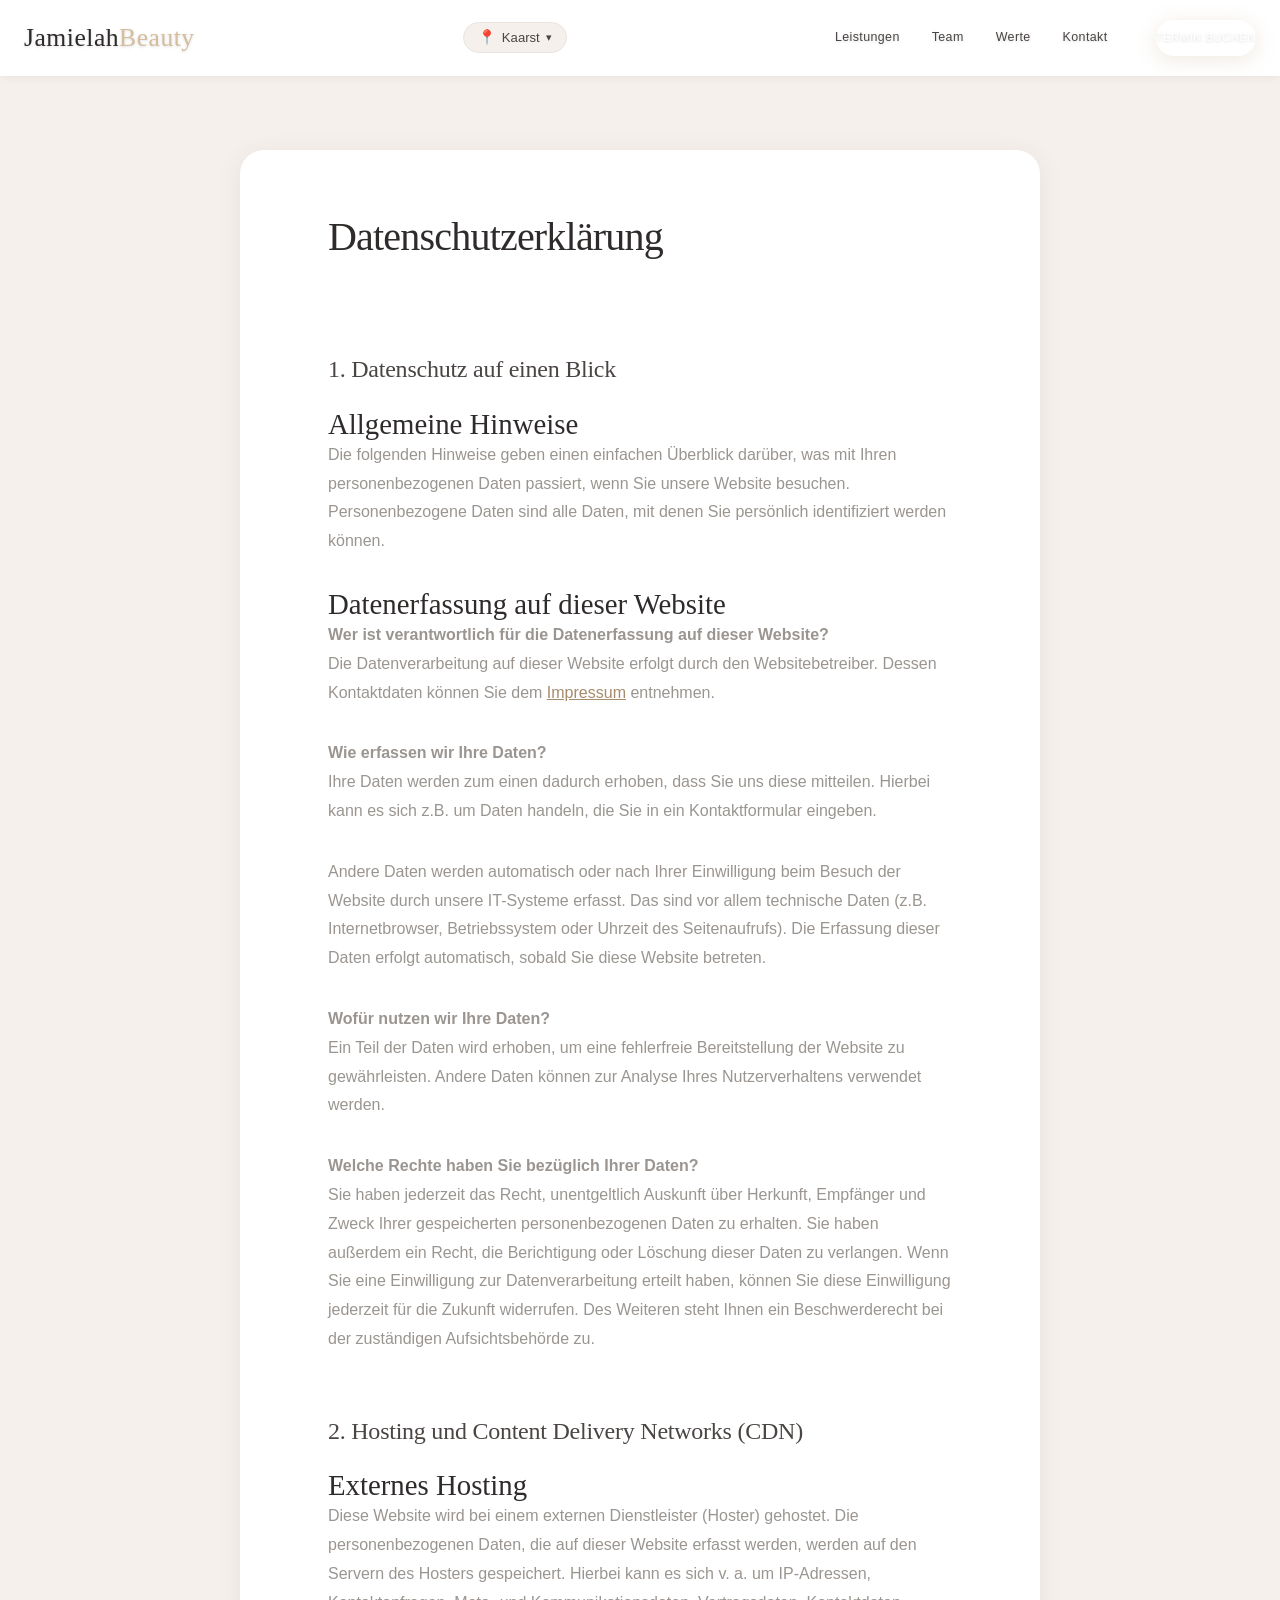
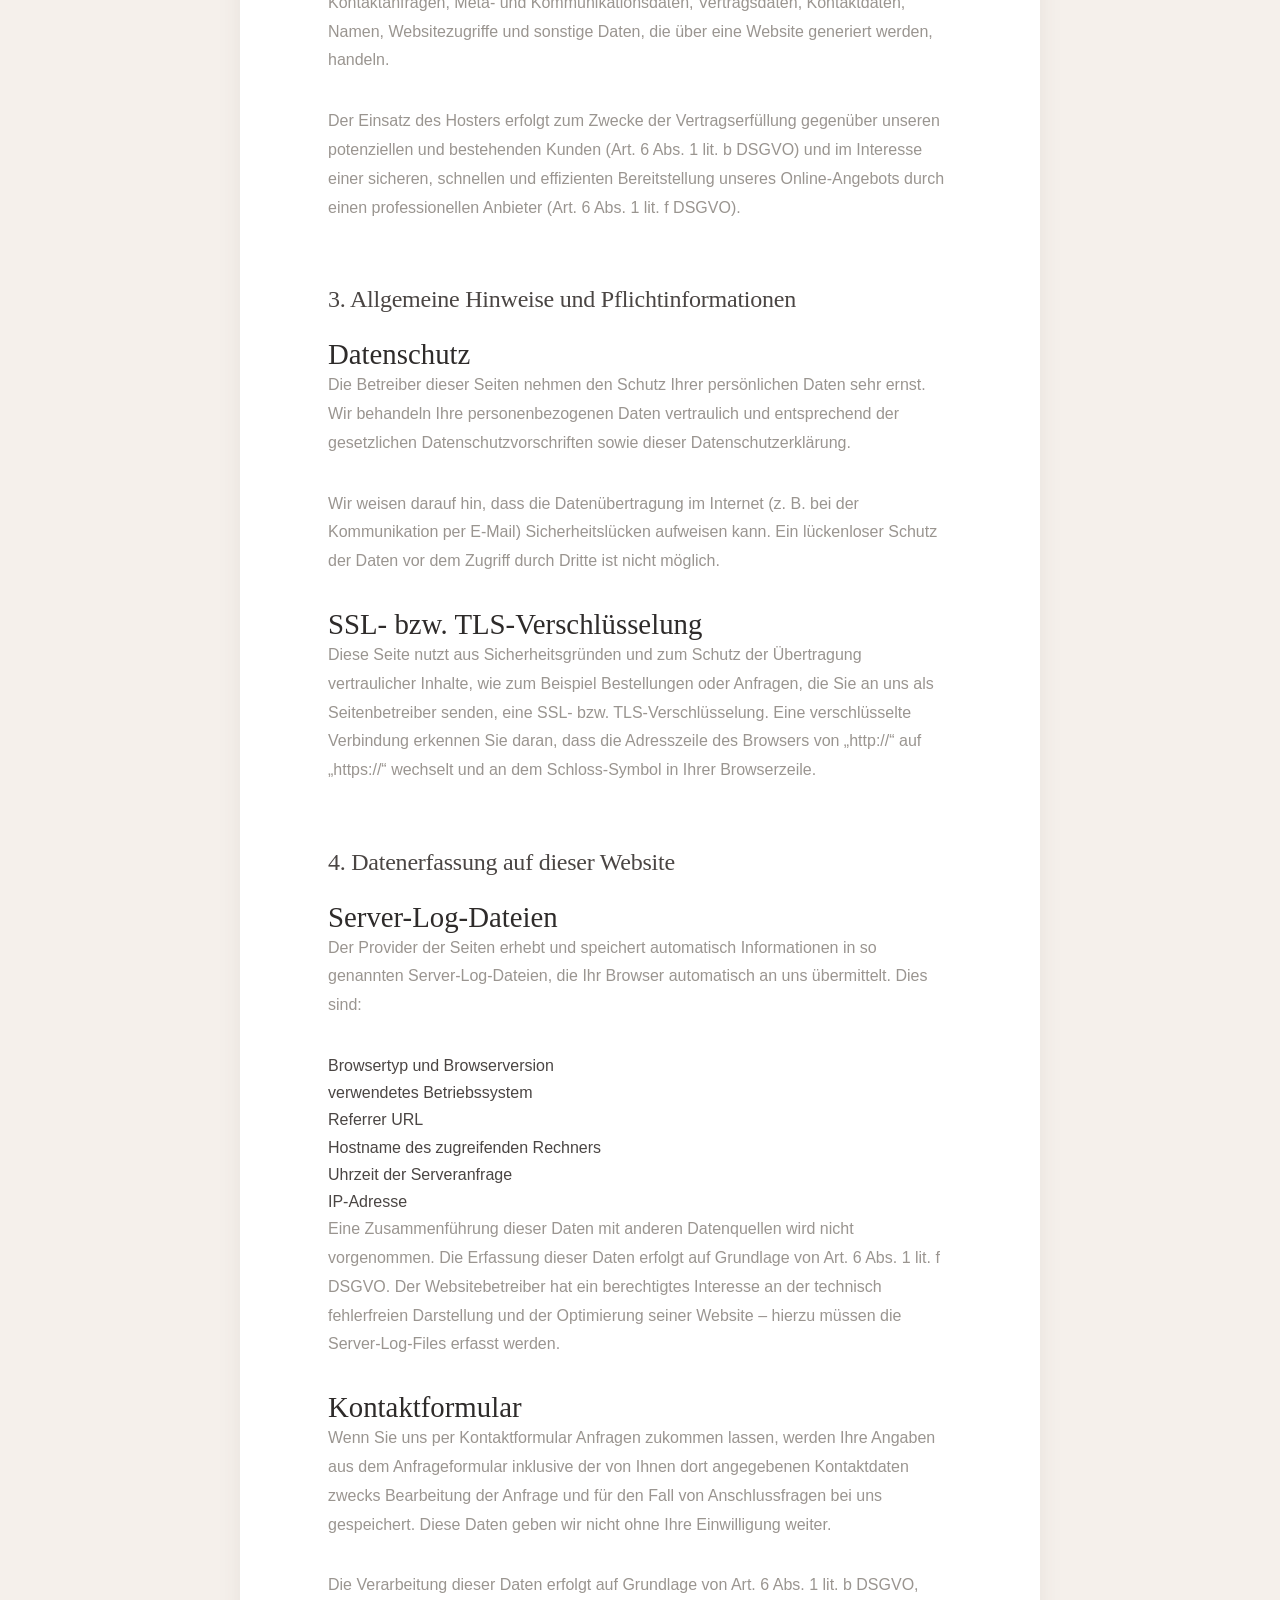
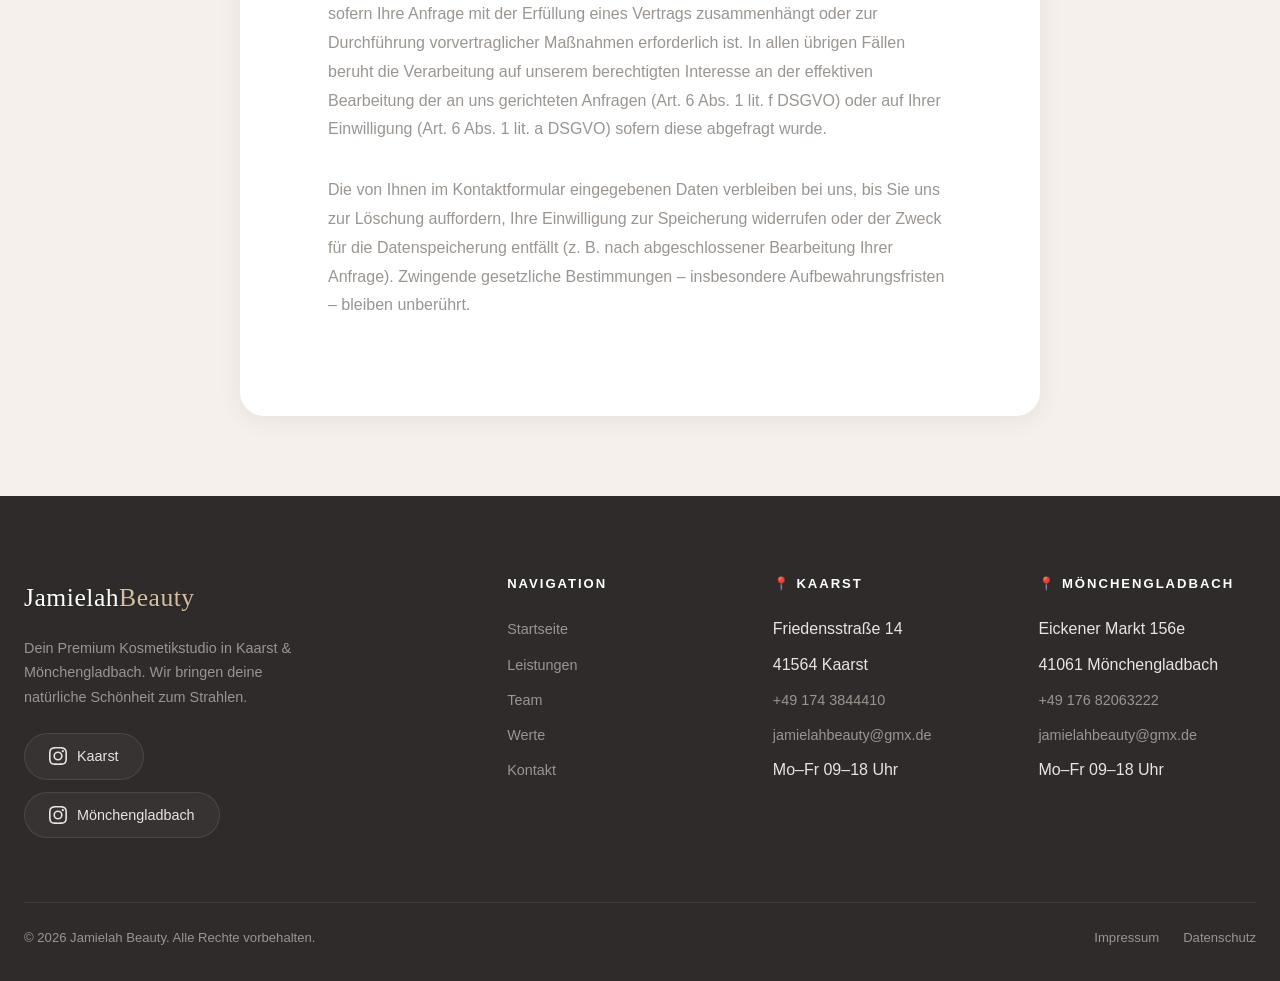
==== commit c6e58489: "feat: DSGVO compliance, cookie banner, CSP, form consent" ====
--- a/datenschutz.html
+++ b/datenschutz.html
@@ -3,6 +3,7 @@
 <head>
   <meta charset="UTF-8">
   <meta name="viewport" content="width=device-width, initial-scale=1.0">
+  <meta http-equiv="Content-Security-Policy" content="default-src 'self'; style-src 'self' 'unsafe-inline' https://fonts.googleapis.com; font-src 'self' data: https://fonts.gstatic.com; img-src 'self' data: https: 'unsafe-inline'; script-src 'self' 'unsafe-inline'; connect-src 'self';">
   <title>Datenschutzerklärung – Jamielah Beauty</title>
   <link rel="stylesheet" href="styles.css">
   <link rel="icon" type="image/svg+xml" href="data:image/svg+xml,%3Csvg xmlns='http://www.w3.org/2000/svg' viewBox='0 0 100 100'%3E%3Ctext y='.9em' font-size='90'%3E✨%3C/text%3E%3C/svg%3E">
@@ -54,31 +55,56 @@
       <div class="container legal-content reveal">
         <h1>Datenschutzerklärung</h1>
         
-        <h2>Allgemeine Hinweise</h2>
+        <h2>1. Datenschutz auf einen Blick</h2>
+        <h3>Allgemeine Hinweise</h3>
         <p>
           Die folgenden Hinweise geben einen einfachen Überblick darüber, was mit Ihren personenbezogenen Daten passiert, wenn Sie unsere Website besuchen. Personenbezogene Daten sind alle Daten, mit denen Sie persönlich identifiziert werden können.
         </p>
 
-        <h2>Wer ist verantwortlich für die Datenerfassung auf dieser Website?</h2>
-        <p>
-          Die Datenverarbeitung auf dieser Website erfolgt durch den Websitebetreiber. Dessen Kontaktdaten können Sie dem <a href="impressum.html">Impressum</a> dieser Website entnehmen.
-        </p>
+        <h3>Datenerfassung auf dieser Website</h3>
+        <p><strong>Wer ist verantwortlich für die Datenerfassung auf dieser Website?</strong><br>
+        Die Datenverarbeitung auf dieser Website erfolgt durch den Websitebetreiber. Dessen Kontaktdaten können Sie dem <a href="impressum.html">Impressum</a> entnehmen.</p>
+        
+        <p><strong>Wie erfassen wir Ihre Daten?</strong><br>
+        Ihre Daten werden zum einen dadurch erhoben, dass Sie uns diese mitteilen. Hierbei kann es sich z.B. um Daten handeln, die Sie in ein Kontaktformular eingeben.</p>
+        <p>Andere Daten werden automatisch oder nach Ihrer Einwilligung beim Besuch der Website durch unsere IT-Systeme erfasst. Das sind vor allem technische Daten (z.B. Internetbrowser, Betriebssystem oder Uhrzeit des Seitenaufrufs). Die Erfassung dieser Daten erfolgt automatisch, sobald Sie diese Website betreten.</p>
 
-        <h2>Wie erfassen wir Ihre Daten?</h2>
-        <p>
-          Ihre Daten werden zum einen dadurch erhoben, dass Sie uns diese mitteilen. Hierbei kann es sich z.B. um Daten handeln, die Sie in ein Kontaktformular eingeben.
-        </p>
-        <p>
-          Andere Daten werden automatisch beim Besuch der Website durch unsere IT-Systeme erfasst. Das sind vor allem technische Daten (z.B. Internetbrowser, Betriebssystem oder Uhrzeit des Seitenaufrufs). Die Erfassung dieser Daten erfolgt automatisch, sobald Sie unsere Website betreten.
-        </p>
+        <p><strong>Wofür nutzen wir Ihre Daten?</strong><br>
+        Ein Teil der Daten wird erhoben, um eine fehlerfreie Bereitstellung der Website zu gewährleisten. Andere Daten können zur Analyse Ihres Nutzerverhaltens verwendet werden.</p>
 
-        <h2>Wofür nutzen wir Ihre Daten &amp; Welche Rechte haben Sie?</h2>
-        <p>
-          Sie haben jederzeit das Recht unentgeltlich Auskunft über Herkunft, Empfänger und Zweck Ihrer gespeicherten personenbezogenen Daten zu erhalten. Sie haben außerdem ein Recht, die Berichtigung, Sperrung oder Löschung dieser Daten zu verlangen.
-        </p>
-        <p>
-          Hierzu sowie zu weiteren Fragen zum Thema Datenschutz können Sie sich jederzeit unter der im Impressum angegebenen Adresse an uns wenden. Des Weiteren steht Ihnen ein Beschwerderecht bei der zuständigen Aufsichtsbehörde zu.
-        </p>
+        <p><strong>Welche Rechte haben Sie bezüglich Ihrer Daten?</strong><br>
+        Sie haben jederzeit das Recht, unentgeltlich Auskunft über Herkunft, Empfänger und Zweck Ihrer gespeicherten personenbezogenen Daten zu erhalten. Sie haben außerdem ein Recht, die Berichtigung oder Löschung dieser Daten zu verlangen. Wenn Sie eine Einwilligung zur Datenverarbeitung erteilt haben, können Sie diese Einwilligung jederzeit für die Zukunft widerrufen. Des Weiteren steht Ihnen ein Beschwerderecht bei der zuständigen Aufsichtsbehörde zu.</p>
+
+        <h2>2. Hosting und Content Delivery Networks (CDN)</h2>
+        <h3>Externes Hosting</h3>
+        <p>Diese Website wird bei einem externen Dienstleister (Hoster) gehostet. Die personenbezogenen Daten, die auf dieser Website erfasst werden, werden auf den Servern des Hosters gespeichert. Hierbei kann es sich v. a. um IP-Adressen, Kontaktanfragen, Meta- und Kommunikationsdaten, Vertragsdaten, Kontaktdaten, Namen, Websitezugriffe und sonstige Daten, die über eine Website generiert werden, handeln.</p>
+        <p>Der Einsatz des Hosters erfolgt zum Zwecke der Vertragserfüllung gegenüber unseren potenziellen und bestehenden Kunden (Art. 6 Abs. 1 lit. b DSGVO) und im Interesse einer sicheren, schnellen und effizienten Bereitstellung unseres Online-Angebots durch einen professionellen Anbieter (Art. 6 Abs. 1 lit. f DSGVO).</p>
+
+        <h2>3. Allgemeine Hinweise und Pflichtinformationen</h2>
+        <h3>Datenschutz</h3>
+        <p>Die Betreiber dieser Seiten nehmen den Schutz Ihrer persönlichen Daten sehr ernst. Wir behandeln Ihre personenbezogenen Daten vertraulich und entsprechend der gesetzlichen Datenschutzvorschriften sowie dieser Datenschutzerklärung.</p>
+        <p>Wir weisen darauf hin, dass die Datenübertragung im Internet (z. B. bei der Kommunikation per E-Mail) Sicherheitslücken aufweisen kann. Ein lückenloser Schutz der Daten vor dem Zugriff durch Dritte ist nicht möglich.</p>
+
+        <h3>SSL- bzw. TLS-Verschlüsselung</h3>
+        <p>Diese Seite nutzt aus Sicherheitsgründen und zum Schutz der Übertragung vertraulicher Inhalte, wie zum Beispiel Bestellungen oder Anfragen, die Sie an uns als Seitenbetreiber senden, eine SSL- bzw. TLS-Verschlüsselung. Eine verschlüsselte Verbindung erkennen Sie daran, dass die Adresszeile des Browsers von „http://“ auf „https://“ wechselt und an dem Schloss-Symbol in Ihrer Browserzeile.</p>
+
+        <h2>4. Datenerfassung auf dieser Website</h2>
+        <h3>Server-Log-Dateien</h3>
+        <p>Der Provider der Seiten erhebt und speichert automatisch Informationen in so genannten Server-Log-Dateien, die Ihr Browser automatisch an uns übermittelt. Dies sind:</p>
+        <ul>
+          <li>Browsertyp und Browserversion</li>
+          <li>verwendetes Betriebssystem</li>
+          <li>Referrer URL</li>
+          <li>Hostname des zugreifenden Rechners</li>
+          <li>Uhrzeit der Serveranfrage</li>
+          <li>IP-Adresse</li>
+        </ul>
+        <p>Eine Zusammenführung dieser Daten mit anderen Datenquellen wird nicht vorgenommen. Die Erfassung dieser Daten erfolgt auf Grundlage von Art. 6 Abs. 1 lit. f DSGVO. Der Websitebetreiber hat ein berechtigtes Interesse an der technisch fehlerfreien Darstellung und der Optimierung seiner Website – hierzu müssen die Server-Log-Files erfasst werden.</p>
+
+        <h3>Kontaktformular</h3>
+        <p>Wenn Sie uns per Kontaktformular Anfragen zukommen lassen, werden Ihre Angaben aus dem Anfrageformular inklusive der von Ihnen dort angegebenen Kontaktdaten zwecks Bearbeitung der Anfrage und für den Fall von Anschlussfragen bei uns gespeichert. Diese Daten geben wir nicht ohne Ihre Einwilligung weiter.</p>
+        <p>Die Verarbeitung dieser Daten erfolgt auf Grundlage von Art. 6 Abs. 1 lit. b DSGVO, sofern Ihre Anfrage mit der Erfüllung eines Vertrags zusammenhängt oder zur Durchführung vorvertraglicher Maßnahmen erforderlich ist. In allen übrigen Fällen beruht die Verarbeitung auf unserem berechtigten Interesse an der effektiven Bearbeitung der an uns gerichteten Anfragen (Art. 6 Abs. 1 lit. f DSGVO) oder auf Ihrer Einwilligung (Art. 6 Abs. 1 lit. a DSGVO) sofern diese abgefragt wurde.</p>
+        <p>Die von Ihnen im Kontaktformular eingegebenen Daten verbleiben bei uns, bis Sie uns zur Löschung auffordern, Ihre Einwilligung zur Speicherung widerrufen oder der Zweck für die Datenspeicherung entfällt (z. B. nach abgeschlossener Bearbeitung Ihrer Anfrage). Zwingende gesetzliche Bestimmungen – insbesondere Aufbewahrungsfristen – bleiben unberührt.</p>
 
       </div>
     </section>
--- a/styles.css
+++ b/styles.css
@@ -1850,3 +1850,81 @@
 .legal-content a:hover {
   color: var(--color-accent);
 }
+
+/* ============================================
+   CONSENT CHECKBOX
+   ============================================ */
+.form-consent {
+  margin-bottom: var(--space-6);
+}
+
+.consent-label {
+  display: flex;
+  align-items: flex-start;
+  gap: var(--space-2);
+  font-size: 0.85rem;
+  color: var(--color-grey);
+  cursor: pointer;
+}
+
+.consent-label input[type="checkbox"] {
+  margin-top: 4px;
+  accent-color: var(--color-accent);
+  cursor: pointer;
+}
+
+.consent-label a {
+  color: var(--color-accent);
+  text-decoration: underline;
+}
+
+/* ============================================
+   COOKIE BANNER
+   ============================================ */
+.cookie-banner {
+  position: fixed;
+  bottom: 0;
+  left: 0;
+  width: 100%;
+  background: var(--color-white);
+  box-shadow: 0 -4px 12px rgba(0,0,0,0.05);
+  transform: translateY(100%);
+  transition: transform 0.5s cubic-bezier(0.4, 0, 0.2, 1);
+  z-index: 10000;
+  padding: var(--space-4) 0;
+}
+
+.cookie-banner.show {
+  transform: translateY(0);
+}
+
+.cookie-content {
+  display: flex;
+  flex-direction: column;
+  gap: var(--space-4);
+  align-items: center;
+  text-align: center;
+}
+
+@media (min-width: 768px) {
+  .cookie-content {
+    flex-direction: row;
+    justify-content: space-between;
+    text-align: left;
+  }
+}
+
+.cookie-content p {
+  margin: 0;
+  color: var(--color-grey-dark);
+  font-size: 0.9rem;
+}
+
+.cookie-content a {
+  color: var(--color-accent);
+  text-decoration: underline;
+}
+
+.cookie-content a:hover {
+  color: var(--color-accent-dark);
+}
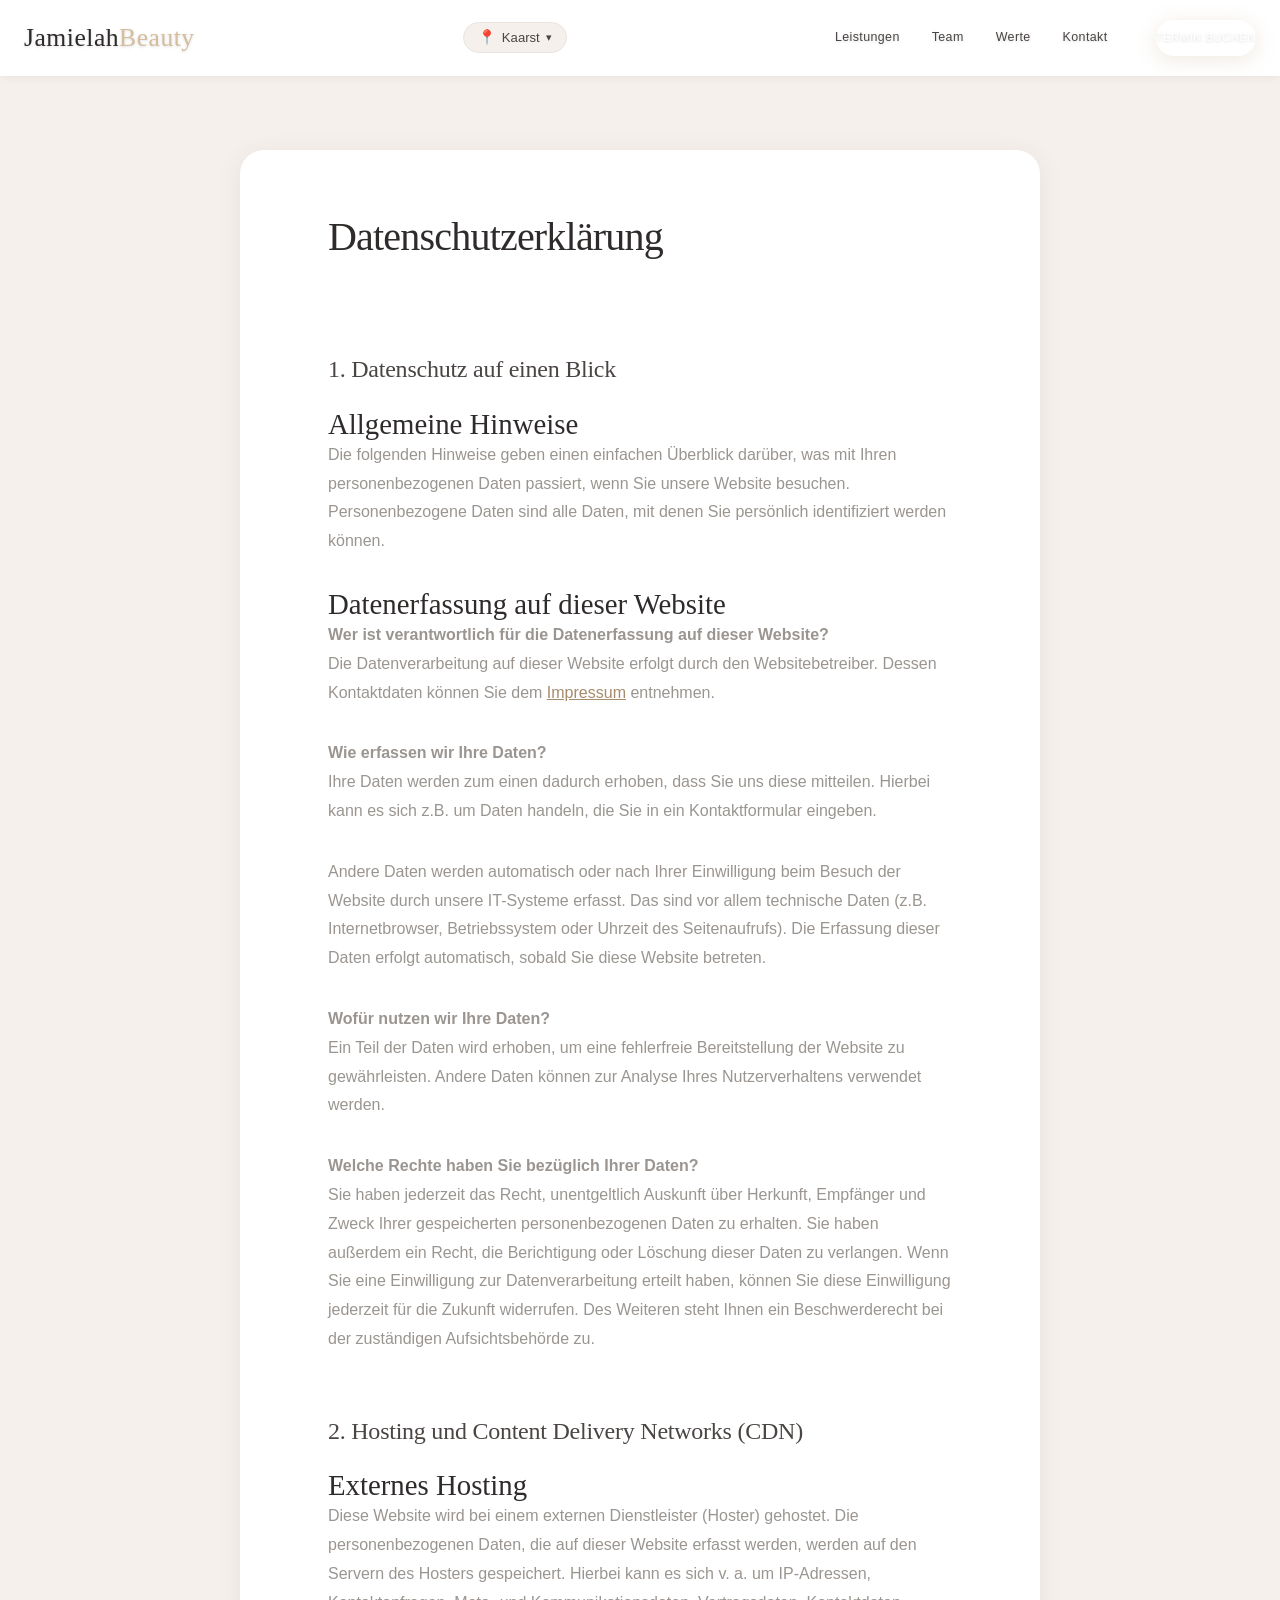
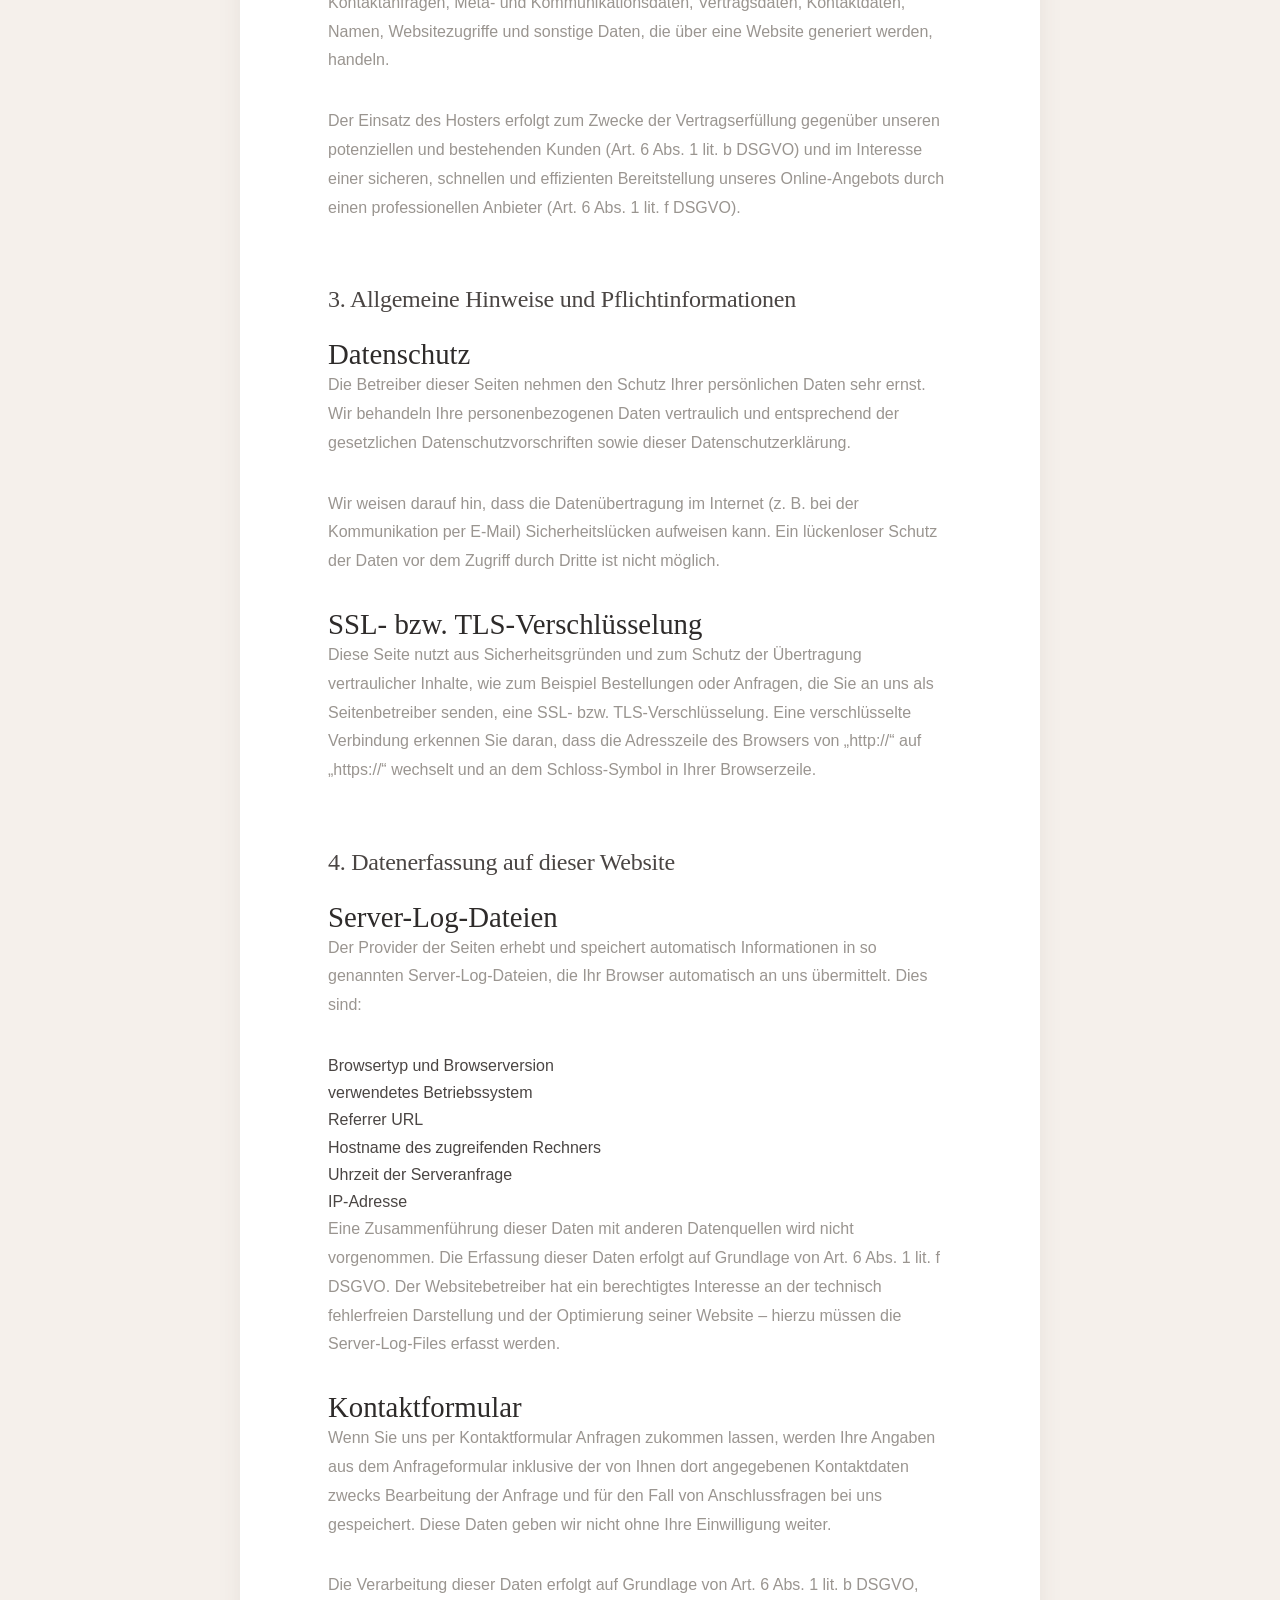
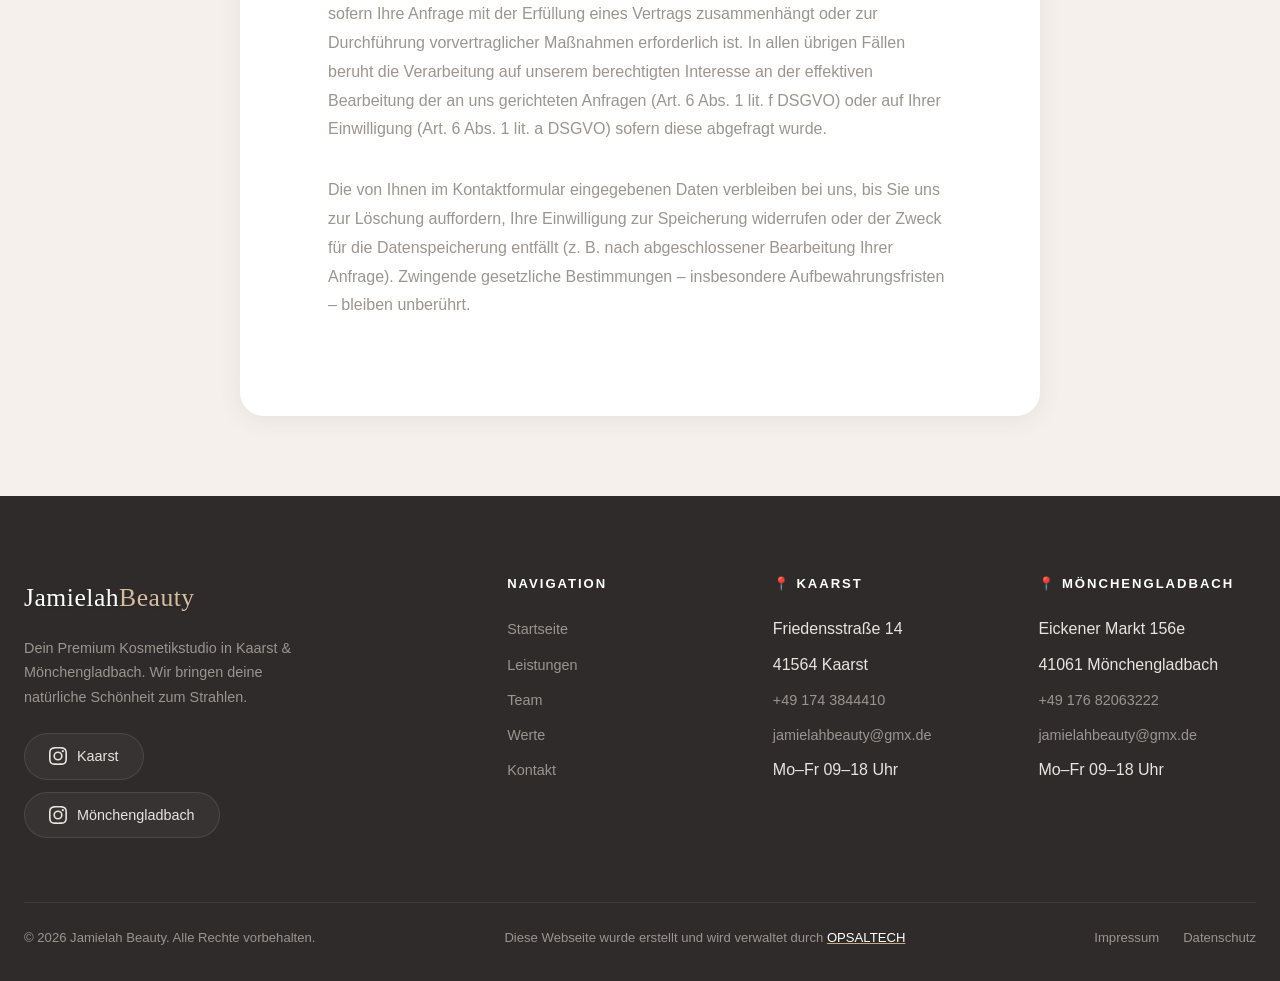
==== commit 65dddda0: "Add OPSALTECH creator credit to footer" ====
--- a/datenschutz.html
+++ b/datenschutz.html
@@ -5,6 +5,7 @@
   <meta name="viewport" content="width=device-width, initial-scale=1.0">
   <meta http-equiv="Content-Security-Policy" content="default-src 'self'; style-src 'self' 'unsafe-inline' https://fonts.googleapis.com; font-src 'self' data: https://fonts.gstatic.com; img-src 'self' data: https: 'unsafe-inline'; script-src 'self' 'unsafe-inline'; connect-src 'self';">
   <title>Datenschutzerklärung – Jamielah Beauty</title>
+  <meta name="robots" content="noindex, follow">
   <link rel="stylesheet" href="styles.css">
   <link rel="icon" type="image/svg+xml" href="data:image/svg+xml,%3Csvg xmlns='http://www.w3.org/2000/svg' viewBox='0 0 100 100'%3E%3Ctext y='.9em' font-size='90'%3E✨%3C/text%3E%3C/svg%3E">
 </head>
@@ -170,6 +171,7 @@
       <!-- Footer Bottom -->
       <div class="footer-bottom">
         <p>&copy; 2026 Jamielah Beauty. Alle Rechte vorbehalten.</p>
+        <p class="footer-creator">Diese Webseite wurde erstellt und wird verwaltet durch <a href="https://www.opsaltech.de" target="_blank" rel="noopener noreferrer">OPSALTECH</a></p>
         <div class="footer-legal">
           <a href="impressum.html">Impressum</a>
           <a href="datenschutz.html">Datenschutz</a>
--- a/styles.css
+++ b/styles.css
@@ -1267,118 +1267,71 @@
   color: var(--color-grey-dark);
 }
 
-/* Contact Form */
-.contact-form-wrapper {
+/* Contact WhatsApp Card */
+.contact-whatsapp-wrapper {
   background: var(--color-white);
   border-radius: var(--radius-lg);
   padding: var(--space-6);
   box-shadow: var(--shadow-lg);
   border: 1px solid var(--color-grey-light);
-}
-
-.form-grid {
-  display: grid;
-  grid-template-columns: 1fr 1fr;
-  gap: var(--space-3);
-}
-
-.form-group {
-  position: relative;
-}
-
-.form-group.full-width {
-  grid-column: 1 / -1;
-}
-
-.form-group label {
-  display: block;
-  font-size: 0.82rem;
-  font-weight: 600;
-  letter-spacing: 0.05em;
-  text-transform: uppercase;
-  color: var(--color-grey);
-  margin-bottom: var(--space-1);
-  transition: color var(--transition-fast);
-}
-
-.form-group input,
-.form-group textarea,
-.form-group select {
-  width: 100%;
-  padding: var(--space-2) var(--space-2);
-  border: 1.5px solid var(--color-grey-light);
-  border-radius: var(--radius-sm);
-  background: var(--color-cream);
-  color: var(--color-grey-dark);
-  font-size: 0.95rem;
-  transition: all var(--transition-fast);
-  outline: none;
-}
-
-.form-group input:focus,
-.form-group textarea:focus,
-.form-group select:focus {
-  border-color: var(--color-accent);
-  background: var(--color-white);
-  box-shadow: 0 0 0 4px var(--color-accent-glow);
-}
-
-.form-group input:focus + label,
-.form-group textarea:focus + label {
-  color: var(--color-accent-dark);
-}
-
-.form-group textarea {
-  resize: vertical;
-  min-height: 120px;
-}
-
-.form-group select {
-  appearance: none;
-  background-image: url("data:image/svg+xml,%3Csvg xmlns='http://www.w3.org/2000/svg' width='16' height='16' fill='%239A9590' viewBox='0 0 16 16'%3E%3Cpath d='M4 6l4 4 4-4'/%3E%3C/svg%3E");
-  background-repeat: no-repeat;
-  background-position: right 12px center;
-  padding-right: var(--space-5);
-}
-
-.form-submit {
-  margin-top: var(--space-3);
-}
-
-.form-submit .btn {
-  width: 100%;
-  padding: var(--space-2) var(--space-4);
-  font-size: 0.92rem;
-}
-
-.form-success {
-  display: none;
-  text-align: center;
-  padding: var(--space-5);
-}
-
-.form-success.visible {
-  display: block;
-}
-
-.form-success-icon {
-  width: 64px;
-  height: 64px;
-  border-radius: 50%;
-  background: linear-gradient(135deg, var(--color-accent-light), var(--color-accent));
   display: flex;
   align-items: center;
   justify-content: center;
-  margin: 0 auto var(--space-3);
-  font-size: 1.8rem;
-}
-
-.form-success h3 {
-  margin-bottom: var(--space-1);
-}
-
-.form-success p {
+}
+
+.whatsapp-card {
+  display: flex;
+  flex-direction: column;
+  align-items: center;
+  text-align: center;
+  gap: var(--space-3);
+  max-width: 400px;
+}
+
+.whatsapp-icon-bg {
+  width: 84px;
+  height: 84px;
+  background: linear-gradient(135deg, #25D366, #128C7E);
+  color: #ffffff;
+  border-radius: 50%;
+  display: flex;
+  align-items: center;
+  justify-content: center;
+  margin-bottom: var(--space-2);
+  box-shadow: 0 4px 20px rgba(37, 211, 102, 0.4);
+  animation: pulse-whatsapp 2s infinite ease-in-out;
+}
+
+@keyframes pulse-whatsapp {
+  0% { box-shadow: 0 0 0 0 rgba(37, 211, 102, 0.6); }
+  70% { box-shadow: 0 0 0 20px rgba(37, 211, 102, 0); transform: scale(1.05); }
+  100% { box-shadow: 0 0 0 0 rgba(37, 211, 102, 0); transform: scale(1); }
+}
+
+.whatsapp-card h3 {
+  font-size: 1.6rem;
+  margin-bottom: 0;
+}
+
+.whatsapp-card p {
   color: var(--color-grey);
+  line-height: 1.6;
+}
+
+.btn-whatsapp {
+  background: #25D366;
+  color: #fff !important;
+  border-color: #25D366;
+  font-size: 0.95rem;
+  padding: var(--space-2) var(--space-5);
+  margin-top: var(--space-1);
+}
+
+.btn-whatsapp:hover {
+  background: #128C7E;
+  border-color: #128C7E;
+  color: #fff !important;
+  box-shadow: 0 4px 20px rgba(37, 211, 102, 0.4);
 }
 
 /* ============================================
@@ -1480,6 +1433,22 @@
   justify-content: space-between;
   font-size: 0.82rem;
   color: var(--color-grey);
+}
+
+.footer-creator {
+  text-align: center;
+}
+
+.footer-creator a {
+  color: var(--color-white);
+  font-weight: 500;
+  text-decoration: underline;
+  text-decoration-color: var(--color-accent);
+  transition: color var(--transition-fast);
+}
+
+.footer-creator a:hover {
+  color: var(--color-accent-light);
 }
 
 .footer-legal {
@@ -1739,8 +1708,13 @@
     text-align: center;
   }
 
-  .form-grid {
-    grid-template-columns: 1fr;
+  /* Form removed */
+
+  /* Disable heavy blur animations on mobile */
+  .hero-bg::before,
+  .hero-bg::after {
+    animation: none !important;
+    display: none !important;
   }
 }
 
@@ -1777,7 +1751,7 @@
     grid-template-columns: 1fr;
   }
 
-  .contact-form-wrapper {
+  .contact-whatsapp-wrapper {
     padding: var(--space-4);
   }
 
